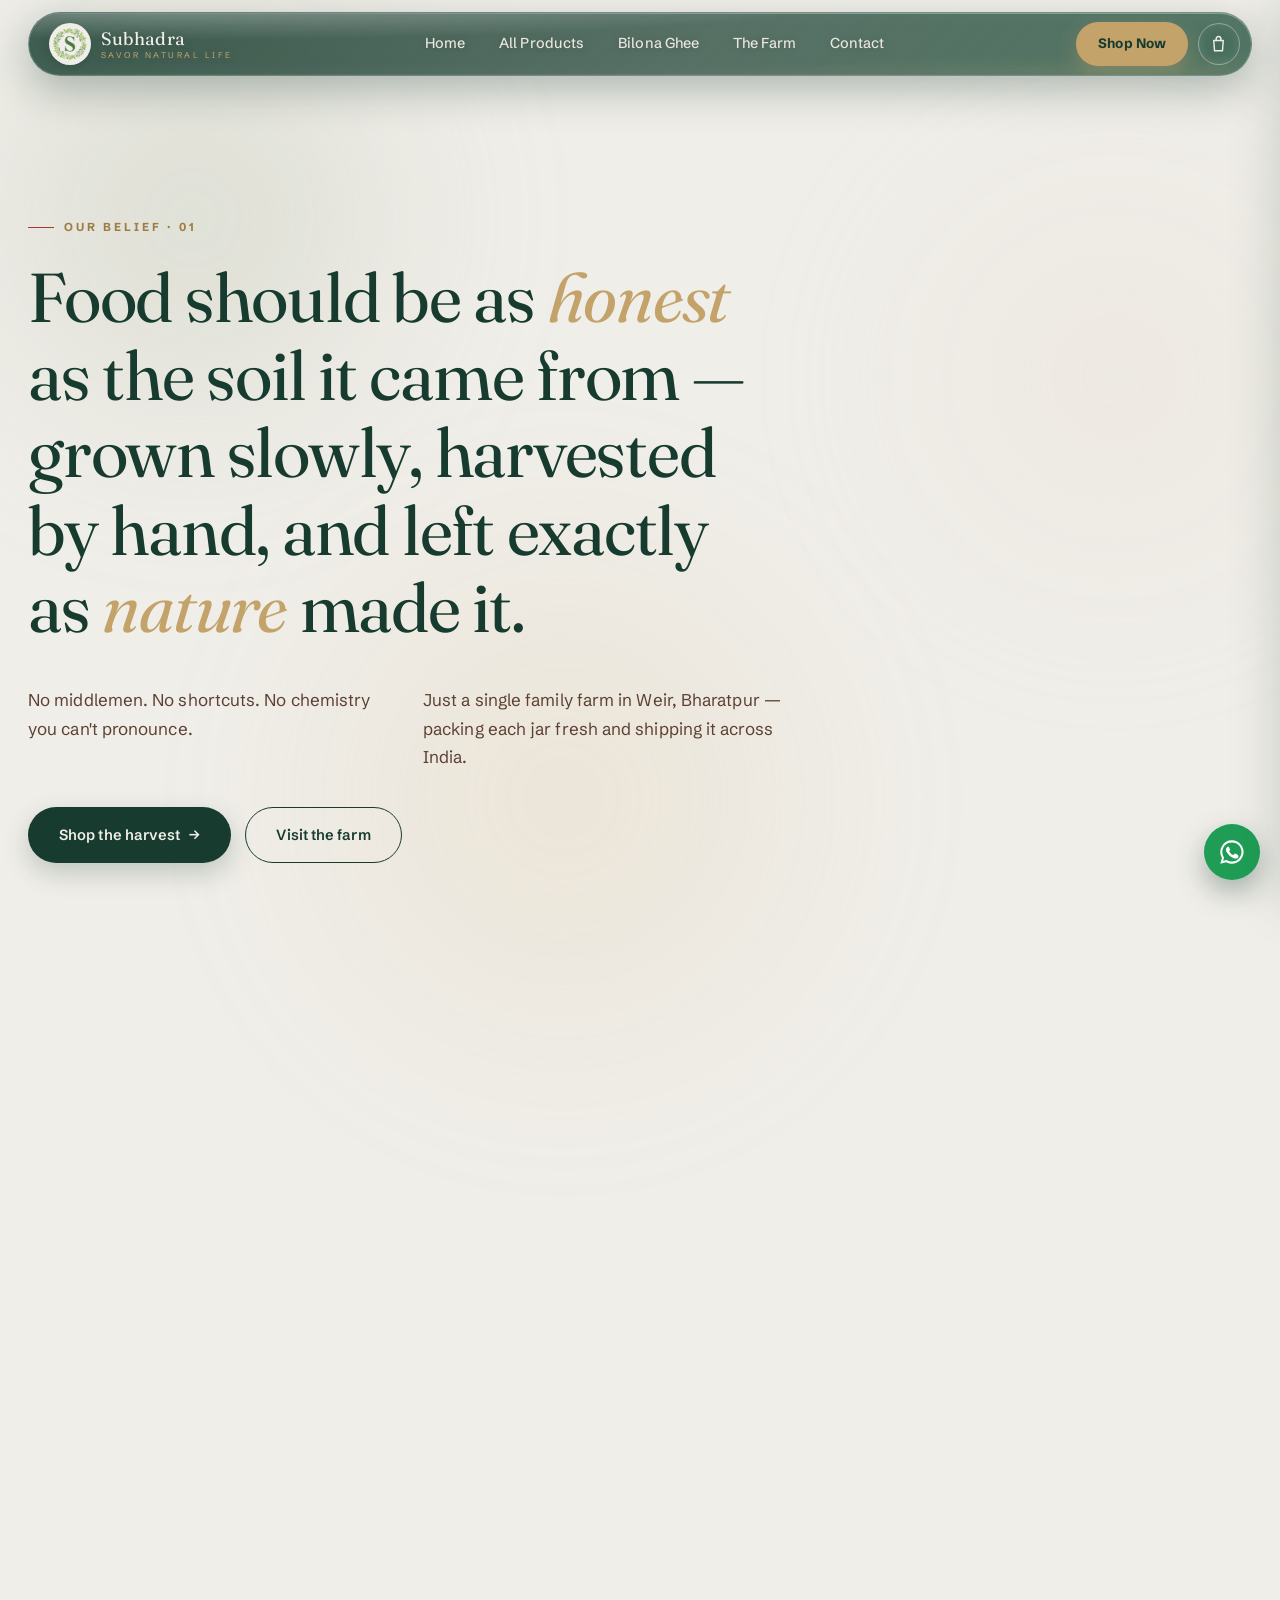
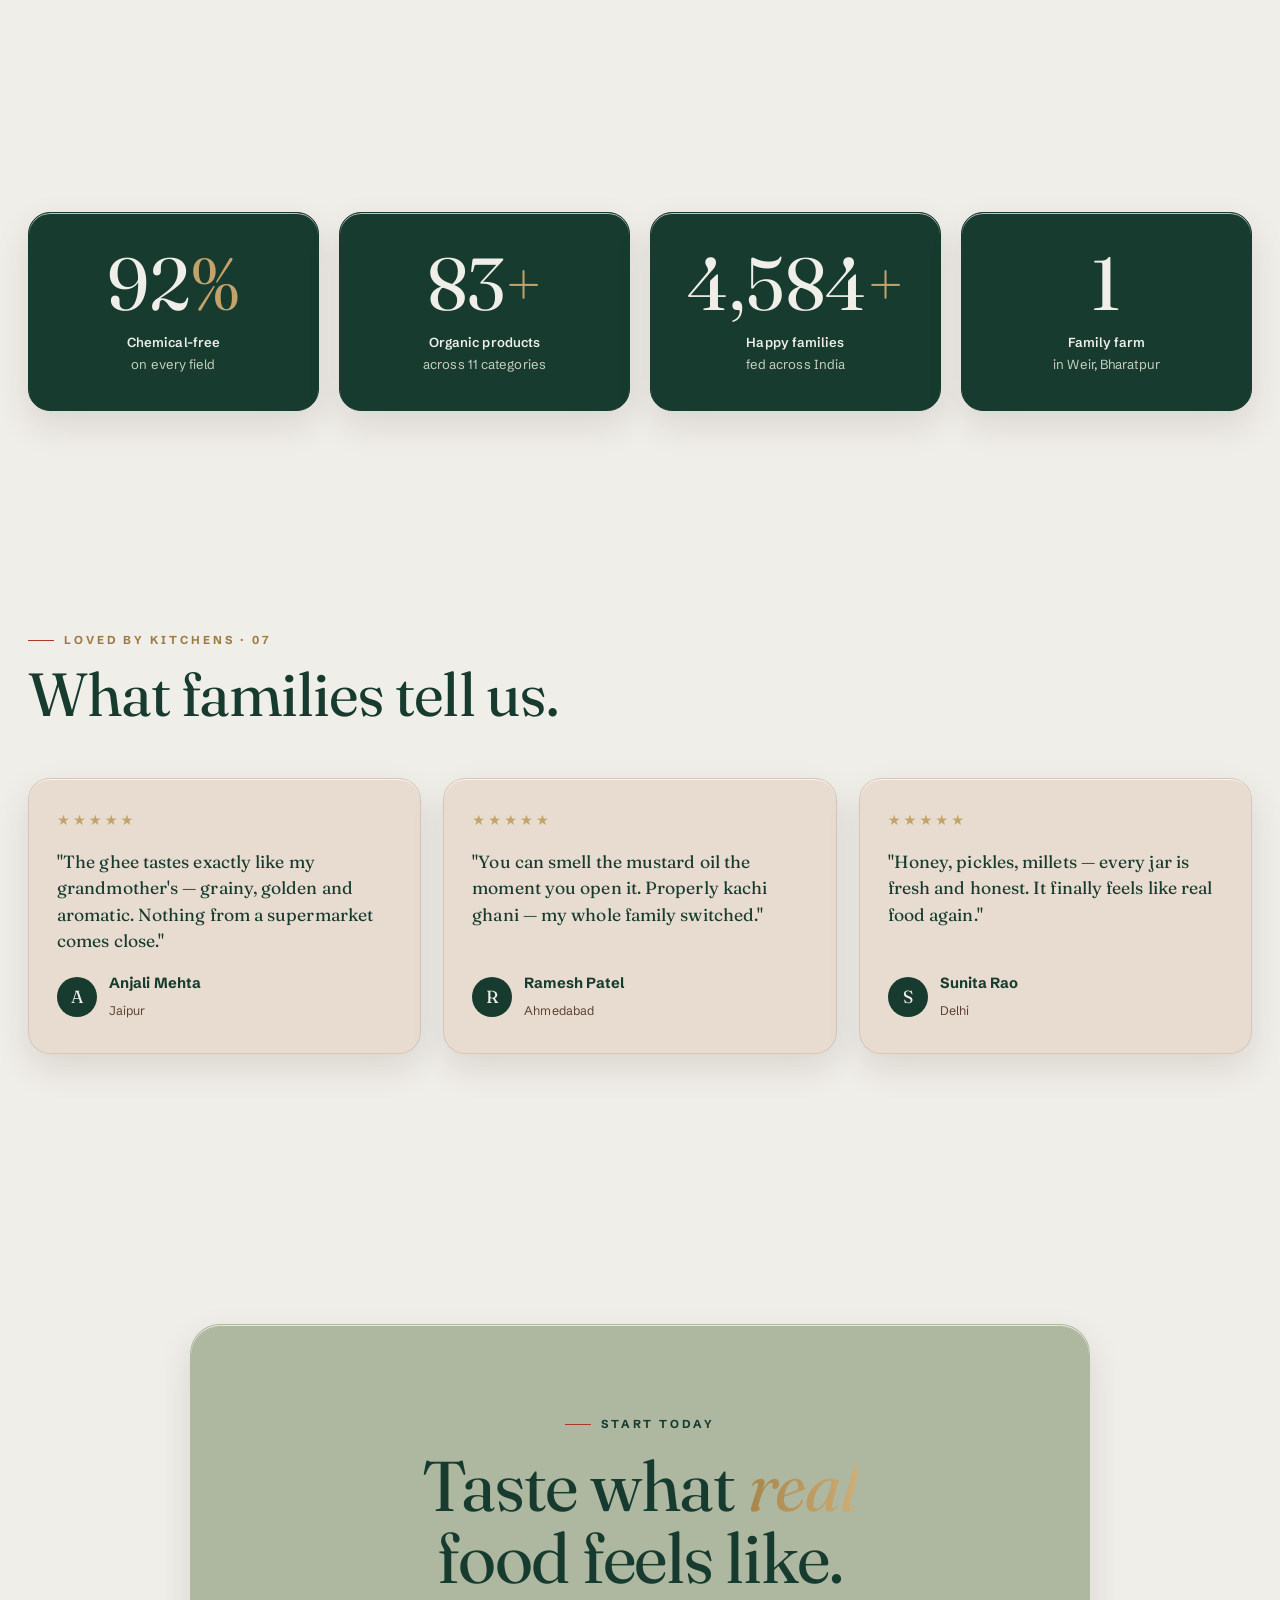
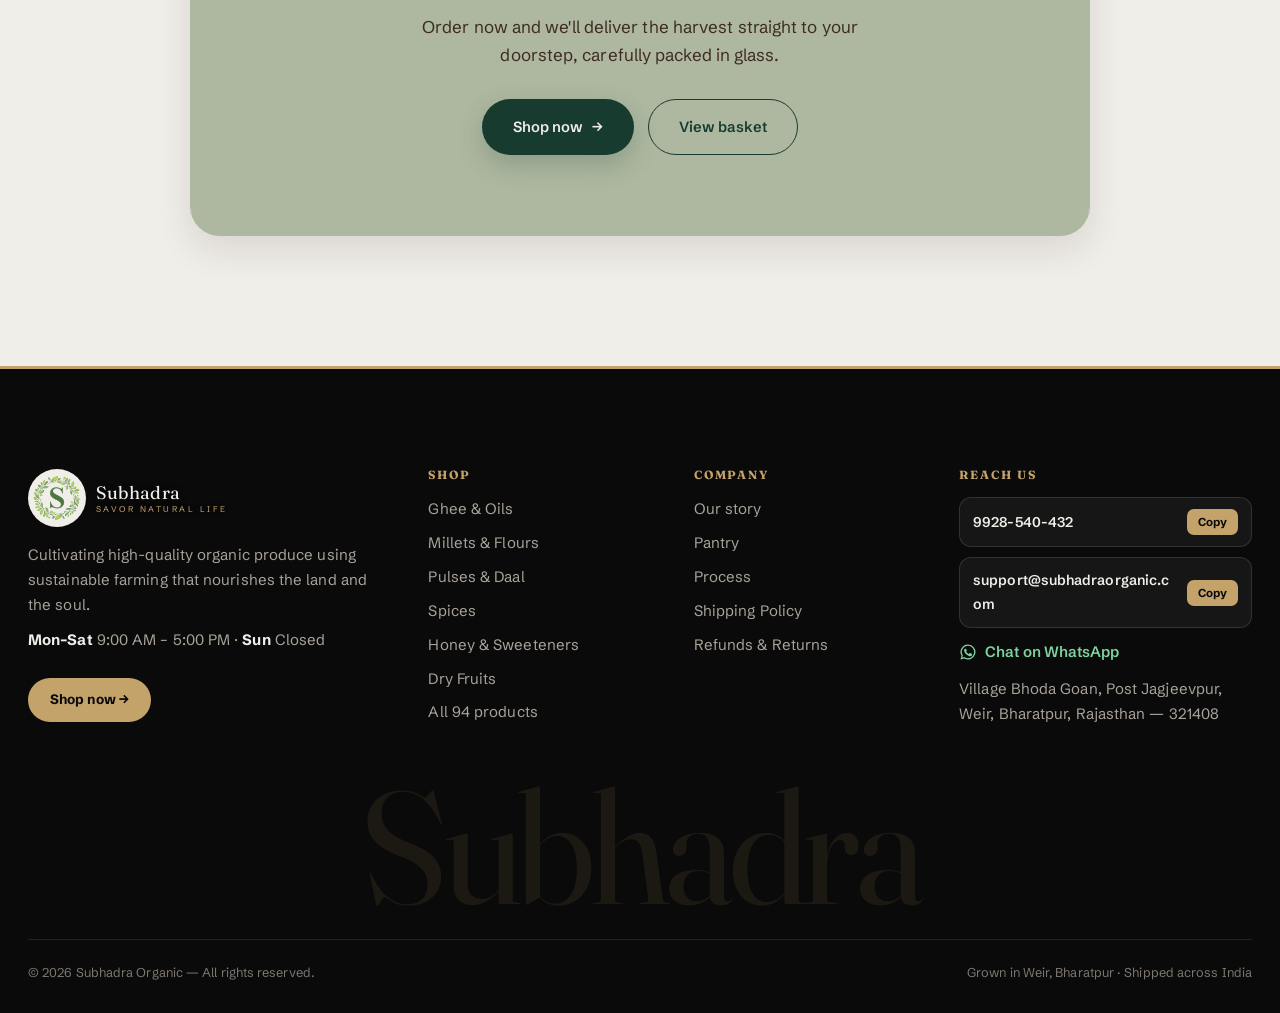
==== about/index.html @ 15cc70e1 "Subhadra Organic site: multi-page, real farm photos, SEO Rebuilt the single 8.7 MB self-contained pa" ====
<!DOCTYPE html>
<html lang="en">
<meta charset="utf-8">
<meta name="viewport" content="width=device-width, initial-scale=1">
<title>Our Farm &amp; Story — Banwari Lal Maholia | Subhadra Organic</title>
<meta name="description" content="Subhadra Organic is a family farm in Weir, Bharatpur, Rajasthan, founded by Banwari Lal Maholia. Natural farming, no chemicals, and food traced from our soil to your kitchen.">
<link rel="canonical" href="https://subhadraorganic.com/about/">
<meta name="theme-color" content="#173B2F">
<meta name="robots" content="index,follow,max-image-preview:large,max-snippet:-1,max-video-preview:-1">
<meta name="author" content="Subhadra Organic">
<meta name="geo.region" content="IN-RJ">
<meta name="geo.placename" content="Bharatpur, Rajasthan">

<meta property="og:type" content="article">
<meta property="og:site_name" content="Subhadra Organic">
<meta property="og:locale" content="en_IN">
<meta property="og:title" content="Our Farm &amp; Story — Banwari Lal Maholia | Subhadra Organic">
<meta property="og:description" content="Subhadra Organic is a family farm in Weir, Bharatpur, Rajasthan, founded by Banwari Lal Maholia. Natural farming, no chemicals, and food traced from our soil to your kitchen.">
<meta property="og:url" content="https://subhadraorganic.com/about/">
<meta property="og:image" content="https://subhadraorganic.com/assets/img/f424f6d5d8.jpg">
<meta property="og:image:width" content="1280">
<meta property="og:image:height" content="720">
<meta property="og:image:type" content="image/jpeg">
<meta property="og:image:alt" content="The Subhadra Organic family farm in Bharatpur, Rajasthan">

<meta name="twitter:card" content="summary_large_image">
<meta name="twitter:title" content="Our Farm &amp; Story — Banwari Lal Maholia | Subhadra Organic">
<meta name="twitter:description" content="Subhadra Organic is a family farm in Weir, Bharatpur, Rajasthan, founded by Banwari Lal Maholia. Natural farming, no chemicals, and food traced from our soil to your kitchen.">
<meta name="twitter:image" content="https://subhadraorganic.com/assets/img/f424f6d5d8.jpg">

<link rel="icon" type="image/png" href="/assets/img/c11d36d24b.png">
<link rel="apple-touch-icon" href="/assets/img/0c7efe35f9.png">
<link rel="manifest" href="/site.webmanifest">
<link rel="preconnect" href="https://fonts.googleapis.com">
<link rel="preconnect" href="https://fonts.gstatic.com" crossorigin>
<link rel="stylesheet" href="https://fonts.googleapis.com/css2?family=Fraunces:ital,opsz,wght@0,9..144,300..500;1,9..144,300..500&family=Schibsted+Grotesk:wght@400;500;600;700&display=swap">
<link rel="stylesheet" href="/assets/site.css">
<script type="application/ld+json">{"@context":"https://schema.org","@type":"Organization","@id":"https://subhadraorganic.com/#organization","name":"Subhadra Organic","alternateName":"Subhadra Organic Farm","url":"https://subhadraorganic.com/","logo":{"@type":"ImageObject","url":"https://subhadraorganic.com/assets/img/e28d66e292.png"},"slogan":"Savor Natural Life","description":"Certified organic A2 Gir bilona ghee, cold-pressed oils, raw honey, millets, pulses, spices and dry fruits from a family farm in Bharatpur, Rajasthan.","email":"support@subhadraorganic.com","telephone":"+91-9928540432","address":{"@type":"PostalAddress","streetAddress":"Village Bhoda Goan, Post Jagjeevpur, Weir","addressLocality":"Bharatpur","addressRegion":"Rajasthan","postalCode":"321408","addressCountry":"IN"},"founder":{"@type":"Person","name":"Banwari Lal Maholia"},"areaServed":{"@type":"Country","name":"India"}}</script>
<script type="application/ld+json">{"@context":"https://schema.org","@type":"LocalBusiness","@id":"https://subhadraorganic.com/#localbusiness","name":"Subhadra Organic","image":"https://subhadraorganic.com/assets/img/f424f6d5d8.jpg","url":"https://subhadraorganic.com/","telephone":"+91-9928540432","priceRange":"₹₹","address":{"@type":"PostalAddress","streetAddress":"Village Bhoda Goan, Post Jagjeevpur, Weir","addressLocality":"Bharatpur","addressRegion":"Rajasthan","postalCode":"321408","addressCountry":"IN"},"openingHoursSpecification":[{"@type":"OpeningHoursSpecification","dayOfWeek":["Monday","Tuesday","Wednesday","Thursday","Friday","Saturday"],"opens":"09:00","closes":"17:00"}]}</script>
<script type="application/ld+json">{"@context":"https://schema.org","@type":"BreadcrumbList","itemListElement":[{"@type":"ListItem","position":1,"name":"Home","item":"https://subhadraorganic.com/"},{"@type":"ListItem","position":2,"name":"The Farm","item":"https://subhadraorganic.com/about/"}]}</script>
<script type="application/ld+json">{"@context":"https://schema.org","@type":"AboutPage","name":"Our Farm & Story","url":"https://subhadraorganic.com/about/"}</script>

<body class="inner">
</noscript>
<div id="jswarn" style="position:fixed;left:12px;right:12px;bottom:12px;z-index:999;background:#5C4033;color:#fff;padding:12px 16px;border-radius:12px;font:600 14px/1.45 system-ui,sans-serif;text-align:center;box-shadow:0 10px 30px rgba(0,0,0,.3)">Animations are blocked in this viewer (scripts are not running). Right-click the file → Open with → Google Chrome.</div>
<div class="bgfx" aria-hidden="true"></div>
<div class="orb a" aria-hidden="true"></div>
<div class="orb b" aria-hidden="true"></div>
<div class="orb c" aria-hidden="true"></div>

<div class="pre" id="pre" aria-hidden="true"><div><div class="pw"><span>Subhadra</span></div><div class="pct"><span id="pct">0</span> — SAVOR NATURAL LIFE</div></div></div>

<header id="hdr">
  <div class="wrap">
    <div class="navbar liquid">
      <a class="brand" href="/"><img src="/assets/img/e28d66e292.png" alt="Subhadra Organic"><span class="bt">Subhadra<small>Savor Natural Life</small></span></a>
      <nav class="links" id="navlinks"><span class="nav-ind" id="navInd" aria-hidden="true"></span>
        <a href="/">Home</a><a href="/products/">All Products</a><a href="/bilona-ghee/">Bilona Ghee</a><a href="/about/" aria-current="page">The Farm</a><a href="/contact/">Contact</a>
      </nav>
      <div class="nav-r"><span class="magnet"><a class="cartbtn" href="/#shop">Shop Now</a></span>
        <button class="cartico" id="cartBtn" aria-label="Open cart"><svg viewBox="0 0 24 24" fill="none" stroke="currentColor" stroke-width="1.8" stroke-linecap="round" stroke-linejoin="round"><path d="M6 7h12l-1 13H7L6 7z"/><path d="M9 7V5a3 3 0 0 1 6 0v2"/></svg><span class="badge" id="cartCount">0</span></button>
        <button class="menu-btn" id="menuBtn" aria-label="Open menu" aria-expanded="false">☰</button></div>
    </div>
  </div>
</header>

<a id="top"></a>


<!-- MANIFESTO -->
<section class="band manifesto" id="story">
  <div class="wrap">
    <span class="eyebrow" data-rev>Our belief · 01</span>
    <h1 id="mtext" data-keys="honest nature" style="margin-top:22px;">Food should be as honest as the soil it came from — grown slowly, harvested by hand, and left exactly as nature made it.</h1>
    <div class="foot">
      <p data-rev data-d="1">No middlemen. No shortcuts. No chemistry you can't pronounce.</p>
      <p data-rev data-d="2">Just a single family farm in Weir, Bharatpur — packing each jar fresh and shipping it across India.</p>
    </div>
    <div class="mcta" data-rev data-d="3"><a class="btn fill" href="/#shop">Shop the harvest <span class="ar">→</span></a><a class="btn line" href="#about">Visit the farm</a></div>
  </div>
</section>


<!-- ABOUT -->
<section class="band" id="about">
  <div class="wrap about">
    <div class="media" data-rev><img src="/assets/img/f60592cda7.webp" alt="A jar of fresh A2 Gir bilona ghee from the Subhadra farm"></div>
    <div>
      <span class="eyebrow" data-rev>Our roots · 08</span>
      <h2 data-rev data-d="1">Farmed with patience,<br>not <span class="shimmer">pressure.</span></h2>
      <p data-rev data-d="2">Subhadra Organic began with a simple belief — that the food on your table should be grown as honestly as the soil it came from. Every product is cultivated using sustainable, chemical-free methods on our fields in Weir, Bharatpur, then packed and shipped across India.</p>
      <p data-rev data-d="3">No middlemen, no artificial shortcuts. Just the taste your body remembers.</p>
      <div class="sign" data-rev data-d="4">— The Subhadra Farm family</div>
    </div>
  </div>
</section>


<!-- STATS -->
<section class="band" style="padding-block:clamp(40px,6vw,70px);">
  <div class="wrap">
    <div class="stats">
      <div class="stat glass" data-rev><div class="num"><span class="count" data-to="100">0</span><span class="suf">%</span></div><div class="cap"><b>Chemical-free</b><br>on every field</div></div>
      <div class="stat glass" data-rev data-d="1"><div class="num"><span class="count" data-to="90">0</span><span class="suf">+</span></div><div class="cap"><b>Organic products</b><br>across 11 categories</div></div>
      <div class="stat glass" data-rev data-d="2"><div class="num"><span class="count" data-to="5000">0</span><span class="suf">+</span></div><div class="cap"><b>Happy families</b><br>fed across India</div></div>
      <div class="stat glass" data-rev data-d="3"><div class="num"><span class="count" data-to="1">0</span></div><div class="cap"><b>Family farm</b><br>in Weir, Bharatpur</div></div>
    </div>
  </div>
</section>


<!-- TESTIMONIALS -->
<section class="band">
  <div class="wrap">
    <div class="shead"><div><span class="eyebrow" data-rev>Loved by kitchens · 07</span>
      <h2 class="cascade" style="margin-top:14px;">What families tell us.</h2></div></div>
    <div class="tg">
      <div class="tcard glass" data-rev><div class="stars">★★★★★</div><p>"The ghee tastes exactly like my grandmother's — grainy, golden and aromatic. Nothing from a supermarket comes close."</p><div class="who"><span class="av">A</span><div><b>Anjali Mehta</b><small>Jaipur</small></div></div></div>
      <div class="tcard glass" data-rev data-d="1"><div class="stars">★★★★★</div><p>"You can smell the mustard oil the moment you open it. Properly kachi ghani — my whole family switched."</p><div class="who"><span class="av">R</span><div><b>Ramesh Patel</b><small>Ahmedabad</small></div></div></div>
      <div class="tcard glass" data-rev data-d="2"><div class="stars">★★★★★</div><p>"Honey, pickles, millets — every jar is fresh and honest. It finally feels like real food again."</p><div class="who"><span class="av">S</span><div><b>Sunita Rao</b><small>Delhi</small></div></div></div>
    </div>
  </div>
</section>


<!-- CTA -->
<section class="cta">
  <div class="wrap"><div class="inner glass">
    <span class="eyebrow" data-rev>Start today</span>
    <h2 data-rev data-d="1">Taste what <span class="shimmer">real</span> food feels like.</h2>
    <p data-rev data-d="2">Order now and we'll deliver the harvest straight to your doorstep, carefully packed in glass.</p>
    <div class="ctabtns" data-rev data-d="3"><span class="magnet"><a class="btn fill" href="/#shop">Shop now <span class="ar">→</span></a></span><button class="btn line" data-opencart>View basket</button></div>
  </div></div>
</section>


<!-- FOOTER -->
<footer id="contact">
  <canvas id="smoke" aria-hidden="true"></canvas>
  <div class="wrap">
    <div class="fgrid">
      <div data-rev>
        <a class="brand" href="/" style="margin-bottom:16px;"><img src="/assets/img/e28d66e292.png" alt="Subhadra Organic"><span class="bt">Subhadra<small style="color:var(--accent)">Savor Natural Life</small></span></a>
        <p>Cultivating high-quality organic produce using sustainable farming that nourishes the land and the soul.</p>
        <p style="margin-top:10px;"><b>Mon–Sat</b> 9:00 AM – 5:00 PM · <b>Sun</b> Closed</p>
        <a class="fshop" href="/#shop">Shop now →</a>
      </div>
      <div data-rev data-d="1"><h4>Shop</h4><a href="/products/" data-cat="oils">Ghee &amp; Oils</a><a href="/products/" data-cat="millets">Millets &amp; Flours</a><a href="/products/" data-cat="pulses">Pulses &amp; Daal</a><a href="/products/" data-cat="spices">Spices</a><a href="/products/" data-cat="sweet">Honey &amp; Sweeteners</a><a href="/products/" data-cat="dry">Dry Fruits</a><a href="/products/">All 94 products</a></div>
      <div data-rev data-d="2"><h4>Company</h4><a href="#story">Our story</a><a href="/products/#pantry">Pantry</a><a href="/bilona-ghee/#process">Process</a><a href="/contact/">Shipping Policy</a><a href="/contact/">Refunds &amp; Returns</a></div>
      <div data-rev data-d="3"><h4>Reach us</h4>
        <div class="copyable"><span id="phone">9928-540-432</span><button data-copy="phone">Copy</button></div>
        <div class="copyable"><span id="mail">support@subhadraorganic.com</span><button data-copy="mail">Copy</button></div>
        <a class="fwa" href="https://wa.me/919928540432" target="_blank" rel="noopener"><svg viewBox="0 0 24 24" fill="currentColor" aria-hidden="true"><path d="M12 2a10 10 0 0 0-8.6 15.1L2 22l5-1.3A10 10 0 1 0 12 2zm0 18.2c-1.5 0-3-.4-4.3-1.2l-.3-.2-3 .8.8-2.9-.2-.3A8.2 8.2 0 1 1 12 20.2zm4.5-6.1c-.2-.1-1.5-.7-1.7-.8s-.4-.1-.6.1-.7.8-.8 1-.3.2-.5.1a6.7 6.7 0 0 1-3.3-2.9c-.3-.4.3-.4.7-1.4.1-.2 0-.3 0-.4l-.8-1.8c-.2-.5-.4-.4-.6-.4h-.5a1 1 0 0 0-.7.3 3 3 0 0 0-.9 2.2 5.2 5.2 0 0 0 1.1 2.8 11.9 11.9 0 0 0 4.6 4c1.7.7 2.4.8 3.2.7.5-.1 1.5-.6 1.7-1.2s.2-1.1.2-1.2-.2-.2-.4-.3z"/></svg> Chat on WhatsApp</a>
        <p>Village Bhoda Goan, Post Jagjeevpur,<br>Weir, Bharatpur, Rajasthan — 321408</p>
      </div>
    </div>
    <div class="fbig" aria-hidden="true">Subhadra</div>
    <div class="fbot"><span>© 2026 Subhadra Organic — All rights reserved.</span><span>Grown in Weir, Bharatpur · Shipped across India</span></div>
  </div>
</footer>


<div class="scrim" id="scrim"></div>
<aside class="drawer" id="drawer" aria-label="Your basket" aria-hidden="true">
  <div class="dh"><h3>Your basket</h3><button class="x" id="dClose" aria-label="Close">✕</button></div>
  <div class="items" id="dItems"></div>
  <div class="df"><div class="tot"><span>Estimated total</span><span id="dTotal">₹0</span></div>
    <div class="note">Starting prices for the smallest pack. Pack sizes and final total are confirmed with you on WhatsApp.</div>
    <button class="btn fill" id="checkout"><svg viewBox="0 0 24 24" fill="currentColor" aria-hidden="true"><path d="M12 2a10 10 0 0 0-8.6 15.1L2 22l5-1.3A10 10 0 1 0 12 2zm0 18.2c-1.5 0-3-.4-4.3-1.2l-.3-.2-3 .8.8-2.9-.2-.3A8.2 8.2 0 1 1 12 20.2zm4.5-6.1c-.2-.1-1.5-.7-1.7-.8s-.4-.1-.6.1-.7.8-.8 1-.3.2-.5.1a6.7 6.7 0 0 1-3.3-2.9c-.3-.4.3-.4.7-1.4.1-.2 0-.3 0-.4l-.8-1.8c-.2-.5-.4-.4-.6-.4h-.5a1 1 0 0 0-.7.3 3 3 0 0 0-.9 2.2 5.2 5.2 0 0 0 1.1 2.8 11.9 11.9 0 0 0 4.6 4c1.7.7 2.4.8 3.2.7.5-.1 1.5-.6 1.7-1.2s.2-1.1.2-1.2-.2-.2-.4-.3z"/></svg> Order on WhatsApp</button></div>
</aside>
<div class="mnav" id="mnav" aria-hidden="true">
  <button class="mclose" id="mClose" aria-label="Close menu">✕</button>
  <nav>
    <a href="/">Home</a><a href="/products/">All Products</a><a href="/bilona-ghee/">Bilona Ghee</a><a href="/about/" aria-current="page">The Farm</a><a href="/contact/">Contact</a>
  </nav>
  <div class="mcta"><a class="btn gold" href="/products/">Shop now <span class="ar">→</span></a>
    <a class="btn glassbtn" href="https://wa.me/919928540432" target="_blank" rel="noopener"><svg viewBox="0 0 24 24" fill="currentColor" aria-hidden="true"><path d="M12 2a10 10 0 0 0-8.6 15.1L2 22l5-1.3A10 10 0 1 0 12 2zm0 18.2c-1.5 0-3-.4-4.3-1.2l-.3-.2-3 .8.8-2.9-.2-.3A8.2 8.2 0 1 1 12 20.2zm4.5-6.1c-.2-.1-1.5-.7-1.7-.8s-.4-.1-.6.1-.7.8-.8 1-.3.2-.5.1a6.7 6.7 0 0 1-3.3-2.9c-.3-.4.3-.4.7-1.4.1-.2 0-.3 0-.4l-.8-1.8c-.2-.5-.4-.4-.6-.4h-.5a1 1 0 0 0-.7.3 3 3 0 0 0-.9 2.2 5.2 5.2 0 0 0 1.1 2.8 11.9 11.9 0 0 0 4.6 4c1.7.7 2.4.8 3.2.7.5-.1 1.5-.6 1.7-1.2s.2-1.1.2-1.2-.2-.2-.4-.3z"/></svg> WhatsApp us</a></div>
</div>
<a class="wafab" href="https://wa.me/919928540432?text=Hi%20Subhadra%20Organic%2C%20I%27d%20like%20to%20know%20more%20about%20your%20products." target="_blank" rel="noopener" aria-label="Chat on WhatsApp"><svg viewBox="0 0 24 24" fill="currentColor" aria-hidden="true"><path d="M12 2a10 10 0 0 0-8.6 15.1L2 22l5-1.3A10 10 0 1 0 12 2zm0 18.2c-1.5 0-3-.4-4.3-1.2l-.3-.2-3 .8.8-2.9-.2-.3A8.2 8.2 0 1 1 12 20.2zm4.5-6.1c-.2-.1-1.5-.7-1.7-.8s-.4-.1-.6.1-.7.8-.8 1-.3.2-.5.1a6.7 6.7 0 0 1-3.3-2.9c-.3-.4.3-.4.7-1.4.1-.2 0-.3 0-.4l-.8-1.8c-.2-.5-.4-.4-.6-.4h-.5a1 1 0 0 0-.7.3 3 3 0 0 0-.9 2.2 5.2 5.2 0 0 0 1.1 2.8 11.9 11.9 0 0 0 4.6 4c1.7.7 2.4.8 3.2.7.5-.1 1.5-.6 1.7-1.2s.2-1.1.2-1.2-.2-.2-.4-.3z"/></svg></a>
<button class="totop" id="toTop" aria-label="Back to top">↑</button>
<div class="toast" id="toast"><span id="toastTxt">Added</span><button data-opencart>View basket</button></div>



<script src="/assets/site.js" defer></script>
</body>
</html>
---- assets/site.css ----
/* Subhadra Organic — Botanical light edition.
     Warm mineral off-white body, soft sage sections, forest-green nav/buttons/headings,
     warm sand cards, cocoa text, muted-gold accents. Black footer with cursor smoke. */
  :root{
    --bg:#F0EEE9;        /* warm mineral off-white */
    --sage:#AEB8A0;      /* soft sage */
    --sage-soft:#D3D9CA;
    --green:#173B2F;     /* botanical forest green */
    --green-2:#24533F;
    --sand:#E7DCCF;      /* warm sand */
    --cocoa:#5C4033;     /* muted cocoa */
    --gold:#C4A36A;      /* muted gold */
    --red:#A8392B;       /* madder brick red — offers & alerts */
    --red-2:#8E2E22;     /* deep red, hover/press */
    --red-lt:#D9654F;    /* lifted red, for use on dark green */
    --red-soft:rgba(168,57,43,.10);
    --ink:var(--green); --mut:var(--cocoa);
    --accent:var(--gold); --accent-2:#D8BE8C;
    --brd:rgba(92,64,51,.14); --brd-in:rgba(255,255,255,.7);
    --glow:rgba(23,59,47,.22); --shadow:rgba(60,44,30,.12);
    --f-display:"Fraunces", Georgia, serif;
    --f-body:"Schibsted Grotesk", system-ui, -apple-system, sans-serif;
    color-scheme: light;
  }
  *{ box-sizing:border-box; }
  html,body{ margin:0; }
  html{ scroll-behavior:auto; }
  html.js [data-rev]{ opacity:0; }
  html.js .lines .ln > span{ transform:translateY(110%); }
  body{ background:var(--bg); color:var(--mut); font-family:var(--f-body); font-size:17px; line-height:1.65;
        letter-spacing:.005em; -webkit-font-smoothing:antialiased; overflow-x:hidden; }
  h1,h2,h3,h4{ font-family:var(--f-display); color:var(--ink); margin:0; font-weight:400; line-height:1.03;
               letter-spacing:-.018em; text-wrap:balance; }
  p{ margin:0; } a{ color:inherit; text-decoration:none; } img,video{ display:block; max-width:100%; }
  button{ font-family:inherit; }

  .bgfx{ position:fixed; inset:0; z-index:-2; background:var(--bg); }
  .orb{ position:fixed; z-index:-1; border-radius:50%; filter:blur(80px); opacity:.35; pointer-events:none; will-change:transform; }
  .orb.a{ width:46vw; height:46vw; left:-8vw; top:-6vw; background:radial-gradient(circle,#AEB8A0,transparent 68%); animation:drift1 22s ease-in-out infinite; }
  .orb.b{ width:42vw; height:42vw; right:-8vw; top:12vh; background:radial-gradient(circle,#E7DCCF,transparent 68%); animation:drift2 26s ease-in-out infinite; }
  .orb.c{ width:52vw; height:52vw; left:18vw; bottom:-18vw; background:radial-gradient(circle,#D8BE8C,transparent 70%); opacity:.22; animation:drift3 30s ease-in-out infinite; }
  @keyframes drift1{ 50%{ transform:translate(12vw,10vh) scale(1.1); } }
  @keyframes drift2{ 50%{ transform:translate(-10vw,8vh) scale(1.1); } }
  @keyframes drift3{ 50%{ transform:translate(-8vw,-10vh) scale(1.12); } }

  .wrap{ width:100%; max-width:1300px; margin-inline:auto;
         padding-left:max(28px, env(safe-area-inset-left,0px)); padding-right:max(28px, env(safe-area-inset-right,0px)); }
  @media (max-width:520px){ .wrap{ padding-left:max(16px,env(safe-area-inset-left,0px)); padding-right:max(16px,env(safe-area-inset-right,0px)); } }
  .eyebrow{ font-size:.72rem; font-weight:700; letter-spacing:.26em; text-transform:uppercase; color:#9C7C43;
            display:inline-flex; align-items:center; gap:10px; }
  .eyebrow::before{ content:""; width:26px; height:1px; background:var(--red); }

  /* card surface (was glass) — warm sand panels */
  .glass{ background:var(--sand); border:1px solid var(--brd); border-radius:22px;
          box-shadow:0 14px 34px var(--shadow), inset 0 1px 0 var(--brd-in); }
  .shimmer{ background:linear-gradient(90deg,#A8864A,var(--gold),#E2C996,var(--gold),#A8864A); background-size:300% 100%;
    -webkit-background-clip:text; background-clip:text; color:transparent; -webkit-text-fill-color:transparent;
    animation:shim 5s linear infinite; font-style:italic; }
  @keyframes shim{ to{ background-position:300% 0; } }

  /* preloader */
  .pre{ position:fixed; inset:0; z-index:300; background:var(--green); display:grid; place-items:center; }
  .pre .pw{ font-family:var(--f-display); font-size:clamp(2.2rem,7vw,4.6rem); color:var(--bg); overflow:hidden; text-align:center; }
  .pre .pw span{ display:inline-block; transform:translateY(110%); animation:preUp .9s cubic-bezier(.16,1,.3,1) forwards; }
  .pre .pct{ text-align:center; margin-top:14px; font-size:.8rem; letter-spacing:.3em; color:var(--gold); }
  @keyframes preUp{ to{ transform:none; } }
  body:not(.js) .pre{ display:none; } .pre.done{ transform:translateY(-100%); transition:transform 1s cubic-bezier(.76,0,.24,1); }

  /* ===== HEADER — forest-green floating nav ===== */
  header{ position:sticky; top:calc(env(safe-area-inset-top,0px) + 12px); z-index:110; }
  .navbar{ display:flex; align-items:center; justify-content:space-between; gap:18px; padding:9px 11px 9px 20px;
           border-radius:999px; position:relative; overflow:hidden; margin-top:4px; }
  .liquid{ background:rgba(23,59,47,.94); backdrop-filter:blur(18px) saturate(1.3); -webkit-backdrop-filter:blur(18px) saturate(1.3);
           border:1px solid rgba(196,163,106,.35);
           box-shadow:0 14px 40px rgba(23,59,47,.28), inset 0 1px 0 rgba(255,255,255,.12); }
  .liquid::before{ content:""; position:absolute; top:-60%; left:-60%; width:30%; height:220%; z-index:0;
     background:linear-gradient(100deg,transparent,rgba(255,255,255,.12),transparent); transform:skewX(-18deg);
     animation:navsheen 8s ease-in-out infinite; pointer-events:none; }
  @keyframes navsheen{ 0%{ left:-60%; } 58%,100%{ left:170%; } }
  .brand{ display:flex; align-items:center; gap:10px; position:relative; z-index:1; }
  .brand img{ height:42px; width:auto; }
  .navbar .brand img{ background:var(--bg); border-radius:50%; padding:3px; box-shadow:0 2px 10px rgba(0,0,0,.10); }
  .brand .bt{ font-family:var(--f-display); font-size:1.12rem; color:var(--bg); line-height:1; }
  .brand .bt small{ display:block; font-family:var(--f-body); font-size:.52rem; letter-spacing:.3em; text-transform:uppercase; color:var(--gold); margin-top:3px; }
  nav.links{ position:relative; display:flex; gap:2px; z-index:1; }
  nav.links a{ position:relative; z-index:1; padding:9px 16px; border-radius:999px; font-size:.9rem; font-weight:500; color:#E9E6DE; transition:color .3s; }
  nav.links a:hover{ color:var(--gold); }
  .nav-ind{ position:absolute; top:0; left:0; height:100%; border-radius:999px; z-index:0; opacity:0;
            background:rgba(240,238,233,.12); border:1px solid rgba(196,163,106,.4);
            transition:transform .45s cubic-bezier(.16,1,.3,1), width .45s cubic-bezier(.16,1,.3,1), opacity .3s; }
  .nav-r{ display:flex; align-items:center; gap:10px; position:relative; z-index:1; }
  .magnet{ display:inline-flex; }
  .cartbtn{ background:var(--gold); color:var(--green); padding:11px 22px; border-radius:999px; border:none; cursor:pointer;
            font-weight:700; font-size:.85rem; white-space:nowrap; box-shadow:0 8px 20px rgba(196,163,106,.35); transition:transform .3s, background .3s; }
  .cartbtn:hover{ transform:translateY(-1px); background:#D3B57E; }
  .cartico{ position:relative; width:42px; height:42px; border-radius:50%; border:1px solid rgba(240,238,233,.3); background:rgba(240,238,233,.08);
            color:var(--bg); display:grid; place-items:center; cursor:pointer; transition:background .3s; }
  .cartico:hover{ background:rgba(240,238,233,.18); }
  .cartico svg{ width:19px; height:19px; }
  .cartico .badge{ position:absolute; top:-3px; right:-3px; min-width:19px; height:19px; padding:0 5px; border-radius:999px; background:var(--red); color:#FBF6F2;
                   font-size:.68rem; font-weight:700; display:grid; place-items:center; transform:scale(0); transition:transform .3s cubic-bezier(.34,1.56,.64,1); }
  .cartico .badge.on{ transform:scale(1); }
  .cartico.bump{ animation:bump .5s; } @keyframes bump{ 30%{ transform:scale(1.18); } }
  .menu-btn{ display:none; background:none; border:none; color:var(--bg); font-size:1.5rem; cursor:pointer; position:relative; z-index:1; }
  @media (max-width:920px){ nav.links{ display:none; } .menu-btn{ display:block; } }
  @media (max-width:480px){ .brand .bt small{ display:none; } .cartbtn{ padding:10px 15px; font-size:.78rem; } .navbar{ padding-left:14px; gap:10px; } }

  /* ===== HERO ===== */
  .hero{ position:relative; height:100svh; min-height:600px; overflow:hidden; display:flex; align-items:flex-end; margin-top:-82px; }
  .hero video.bgvid{ position:absolute; inset:0; width:100%; height:100%; object-fit:cover; z-index:0; }
  .hero::after{ content:""; position:absolute; inset:0; z-index:1;
    background:linear-gradient(180deg,rgba(23,59,47,.45) 0%,rgba(23,59,47,.08) 36%,rgba(16,40,32,.85) 100%); }
  .hero .wrap{ position:relative; z-index:2; width:100%; padding-bottom:clamp(40px,7vh,84px); }
  .hero .eyebrow{ color:#E2C996; } .hero .eyebrow::before{ background:var(--red-lt); }
  .hero h1{ color:#F0EEE9; font-size:clamp(3rem,9vw,7.4rem); max-width:16ch; margin-top:18px; letter-spacing:-.03em; text-shadow:0 2px 40px rgba(10,25,20,.45); }
  .hero h1 em{ font-style:italic; color:#E2C996; }
  .hero-row{ display:flex; justify-content:space-between; align-items:flex-end; gap:30px; flex-wrap:wrap; margin-top:26px; }
  .hero p.sub{ max-width:44ch; font-size:1.1rem; color:#ECEAE3; }
  .hero-cta{ display:flex; gap:14px; flex-wrap:wrap; }
  .btn{ padding:15px 30px; border-radius:999px; font-weight:600; font-size:.92rem; cursor:pointer; border:1px solid transparent;
        transition:transform .3s, box-shadow .3s, background .3s; display:inline-flex; gap:9px; align-items:center; }
  .btn .ar{ transition:transform .3s; } .btn:hover .ar{ transform:translateX(5px); }
  .btn.fill{ background:var(--green); color:var(--bg); box-shadow:0 10px 26px var(--glow); }
  .btn.fill:hover{ transform:translateY(-3px); background:var(--green-2); box-shadow:0 14px 34px var(--glow); }
  .btn.gold{ background:var(--gold); color:var(--green); box-shadow:0 10px 26px rgba(196,163,106,.35); }
  .btn.gold:hover{ transform:translateY(-3px); background:#D3B57E; }
  .btn.glassbtn{ background:rgba(240,238,233,.16); backdrop-filter:blur(12px); -webkit-backdrop-filter:blur(12px); border-color:rgba(240,238,233,.55); color:#F0EEE9; }
  .btn.glassbtn:hover{ transform:translateY(-3px); background:rgba(240,238,233,.28); }
  .btn.line{ background:transparent; border-color:var(--green); color:var(--green); }
  .btn.line:hover{ background:var(--green); color:var(--bg); }
  .scroll-cue{ position:absolute; right:max(28px,env(safe-area-inset-right,0px)); bottom:30px; z-index:3; color:#E2C996;
               font-size:.64rem; letter-spacing:.24em; text-transform:uppercase; writing-mode:vertical-rl; display:flex; align-items:center; gap:12px; }
  .scroll-cue::after{ content:""; width:1px; height:40px; background:#E2C996; animation:grow 2.2s ease-in-out infinite; transform-origin:top; }
  @keyframes grow{ 0%,100%{ transform:scaleY(.3); opacity:.3; } 50%{ transform:scaleY(1); opacity:.9; } }
  @media (max-width:640px){ .scroll-cue{ display:none; } }

  /* ===== MARQUEE ===== */
  .mqb{ overflow:hidden; padding-block:14px; background:var(--green); }
  .mqb.sage{ background:var(--sage); }
  .mq{ display:inline-flex; gap:42px; white-space:nowrap; animation:scrollx 30s linear infinite; font-family:var(--f-display);
       font-size:1.5rem; font-style:italic; color:var(--bg); }
  .mqb.sage .mq{ color:var(--green); }
  .mq.rev{ animation-direction:reverse; }
  .mq span{ display:inline-flex; gap:42px; align-items:center; }
  .mq span::after{ content:"✦"; font-style:normal; font-size:.7rem; color:var(--red-lt); }
  .mqb.sage .mq span::after{ color:var(--red); }
  @keyframes scrollx{ to{ transform:translateX(-50%); } }

  /* ===== SECTION ===== */
  section.band{ padding-block:clamp(70px,11vw,140px); position:relative; }
  section.band.alt{ background:var(--sage-soft); }
  section.band.sagebg{ background:var(--sage); }
  section.band.sagebg .eyebrow{ color:var(--green); } section.band.sagebg .eyebrow::before{ background:var(--red); }
  section.band.sagebg .sidx{ color:var(--green); }
  .shead{ display:flex; justify-content:space-between; align-items:flex-end; gap:26px; flex-wrap:wrap; margin-bottom:52px; }
  .shead h1,.shead h2{ font-size:clamp(2.2rem,5vw,3.8rem); max-width:16ch; }
  .shead .sidx{ font-size:.76rem; letter-spacing:.14em; color:var(--mut); text-transform:uppercase; }

  .lines .ln{ display:block; overflow:hidden; }
  .lines .ln > span{ display:block; transition:transform .9s cubic-bezier(.16,1,.3,1); }
  html.js .lines.in .ln > span{ transform:none; }
  .lines .ln:nth-child(2) > span{ transition-delay:.08s; }

  .ugrow{ position:relative; display:inline-block; }
  .ugrow::after{ content:""; position:absolute; left:0; right:0; bottom:-.08em; height:.08em; background:var(--gold);
     transform:scaleX(0); transform-origin:left; transition:transform .9s cubic-bezier(.76,0,.24,1); }
  .ugrow.in::after{ transform:scaleX(1); }
  .cascade span{ display:inline-block; opacity:0; transform:translateY(20px); transition:opacity .6s cubic-bezier(.16,1,.3,1), transform .6s cubic-bezier(.16,1,.3,1); }
  html.js .cascade.in span{ opacity:1; transform:none; }

  /* MANIFESTO */
  .manifesto h1,.manifesto h2{ font-size:clamp(2rem,5.4vw,4.4rem); max-width:20ch; line-height:1.12; }
  .manifesto .w{ color:rgba(23,59,47,.16); transition:color .4s; }
  .manifesto .w.lit{ color:var(--ink); }
  .manifesto .w.key.lit{ color:var(--gold); font-style:italic; }
  .manifesto .foot{ margin-top:40px; display:grid; grid-template-columns:1fr 1fr; gap:30px; max-width:760px; }
  .manifesto .mcta{ margin-top:36px; display:flex; gap:14px; flex-wrap:wrap; }
  @media (max-width:640px){ .manifesto .foot{ grid-template-columns:1fr; } }

  /* SHOWCASE — Collect & Dock (sage band) */
  .showcase{ position:relative; height:480vh; background:var(--sage); }
  .showcase .eyebrow{ color:var(--green); } .showcase .eyebrow::before{ background:var(--red); }
  .sc-sticky{ position:sticky; top:0; height:100svh; overflow:hidden; }
  .sc-sticky .wrap{ position:relative; height:100%; }
  .sc-head{ position:absolute; top:clamp(90px,14vh,140px); left:max(28px,env(safe-area-inset-left,0px)); z-index:3; max-width:32ch; }
  .sc-head h1,.sc-head h2{ font-size:clamp(2.2rem,5vw,3.8rem); margin:14px 0 14px; max-width:16ch; }
  .sc-head p{ max-width:36ch; color:#3E2B22; }
  .sc-head .link{ margin-top:22px; }
  .sc-bgnum{ position:absolute; top:6%; right:3%; font-family:var(--f-display); font-size:clamp(8rem,24vw,22rem);
             color:rgba(23,59,47,.08); line-height:1; pointer-events:none; z-index:0; font-weight:300; }
  .sc-stage{ position:absolute; inset:0; z-index:2; }
  .sc-prod{ position:absolute; left:50%; top:56%; max-height:46vh; width:auto; transform:translate(-50%,-50%);
            filter:drop-shadow(0 24px 34px rgba(23,59,47,.35)); will-change:transform,opacity; }
  .sc-label{ position:absolute; bottom:6%; z-index:4; opacity:0; transition:opacity .4s; transform:translateX(-50%); white-space:nowrap; }
  .sc-label .chip{ padding:10px 16px; border-radius:16px; text-align:center; background:var(--bg); }
  .sc-label b{ font-family:var(--f-body); font-weight:600; color:var(--ink); font-size:.9rem; display:block; }
  .sc-label span{ font-size:.8rem; color:var(--cocoa); font-weight:600; }
  .sc-label button{ margin-top:7px; background:var(--green); color:var(--bg); border:none; border-radius:999px; padding:6px 14px; font-size:.74rem; font-weight:600; cursor:pointer; }
  .sc-label button:hover{ background:var(--green-2); }
  @media (max-width:900px){
    .sc-head{ top:clamp(84px,11vh,120px); right:max(16px,env(safe-area-inset-right,0px)); max-width:none; }
    .sc-head h1,.sc-head h2{ font-size:clamp(2rem,7vw,3rem); margin:10px 0; }
    .sc-head p{ font-size:.95rem; } .sc-bgnum{ display:none; }
    .sc-prod{ top:60%; max-height:38vh; max-width:70vw; }
  }
  @media (max-width:640px){
    .sc-head p{ display:none; } .sc-head .link{ margin-top:12px; padding:11px 20px; font-size:.82rem; }
    .sc-label{ display:none; }
  }

  /* PRODUCT GRID */
  .filters{ display:flex; gap:8px; flex-wrap:wrap; margin:-24px 0 34px; }
  .filters button{ background:transparent; border:1px solid var(--brd); color:var(--cocoa); padding:8px 16px; border-radius:999px; font-size:.84rem; font-weight:500; cursor:pointer; transition:all .25s; }
  .filters button:hover{ border-color:var(--green); color:var(--green); }
  .filters button.on{ background:var(--green); color:var(--bg); border-color:var(--green); }
  .pg{ display:grid; grid-template-columns:repeat(3,1fr); gap:26px; }
  @media (max-width:860px){ .pg{ grid-template-columns:repeat(2,1fr); } }
  @media (max-width:520px){ .pg{ grid-template-columns:1fr; } }
  .pcard{ display:flex; flex-direction:column; padding:14px; transition:transform .4s, box-shadow .4s; }
  .pcard.hide{ display:none; }
  .pcard:hover{ transform:translateY(-8px); box-shadow:0 24px 46px rgba(60,44,30,.18); }
  .pcard .pim{ position:relative; overflow:hidden; border-radius:16px; aspect-ratio:1/1; background:var(--bg); }
  .pcard .pim img{ width:100%; height:100%; object-fit:cover; transition:transform 1.1s cubic-bezier(.16,1,.3,1); }
  .pcard:hover .pim img{ transform:scale(1.07); }
  .pcard .quick{ position:absolute; left:12px; right:12px; bottom:12px; z-index:2; background:var(--green); color:var(--bg); border:none;
                 border-radius:999px; padding:11px; font-size:.82rem; font-weight:600; cursor:pointer; transform:translateY(140%); transition:transform .45s cubic-bezier(.16,1,.3,1), background .3s; }
  .pcard:hover .quick, .pcard .quick:focus-visible{ transform:none; }
  .pcard .quick:hover{ background:var(--green-2); }
  @media (hover:none){ .pcard .quick{ display:none; } }
  .pcard .tag{ position:absolute; top:12px; left:12px; z-index:2; font-size:.66rem; font-weight:700; letter-spacing:.06em; text-transform:uppercase;
               padding:5px 11px; border-radius:999px; background:var(--green); color:var(--bg); }
  .pcard .tag.off{ left:auto; right:12px; background:var(--red); color:#FBF6F2; box-shadow:0 4px 14px rgba(168,57,43,.34); }
  .pcard .pmeta{ padding:16px 8px 4px; display:flex; justify-content:space-between; align-items:baseline; gap:12px; }
  .pcard .pmeta h3{ font-size:1.2rem; }
  .pcard .pmeta .pr{ font-family:var(--f-body); font-weight:700; color:var(--cocoa); font-size:.92rem; white-space:nowrap; }
  .pcard .pd{ font-size:.85rem; color:var(--mut); padding:0 8px; }
  .pcard .acts{ display:flex; gap:8px; margin:16px 8px 6px; }
  .pcard .acts button, .pcard .acts a{ flex:1; text-align:center; padding:11px 10px; border-radius:999px; font-size:.82rem; font-weight:600; cursor:pointer; transition:all .25s; }
  .pcard .acts .addc{ background:var(--green); color:var(--bg); border:1px solid var(--green); }
  .pcard .acts .addc:hover{ background:var(--green-2); }
  .pcard .acts .buy{ background:transparent; color:var(--green); border:1px solid var(--green); }
  .pcard .acts .buy:hover{ background:var(--gold); border-color:var(--gold); }
  .viewall{ display:flex; justify-content:center; margin-top:46px; }

  html.js .pe{ opacity:0; } html.js .pe.in{ opacity:1; }
  html.js .pe.in.pe-elastic{ animation:elasticIn 1s cubic-bezier(.22,1,.36,1); }
  html.js .pe.in.pe-roll{ animation:rollIn .95s cubic-bezier(.16,1,.3,1); }
  @keyframes elasticIn{ 0%{opacity:0;transform:scale(.4)} 55%{opacity:1;transform:scale(1.08)} 75%{transform:scale(.96)} 100%{opacity:1;transform:scale(1)} }
  @keyframes rollIn{ 0%{opacity:0;transform:translateX(-90px) rotate(-120deg)} 100%{opacity:1;transform:none} }
  .pg .pe:nth-child(2){ animation-delay:.08s; } .pg .pe:nth-child(3){ animation-delay:.16s; }
  .pg .pe:nth-child(4){ animation-delay:.1s; } .pg .pe:nth-child(5){ animation-delay:.18s; } .pg .pe:nth-child(6){ animation-delay:.26s; }

  /* HORIZONTAL PIN */
  .hpin{ height:560vh; position:relative; background:var(--sage-soft); }
  .hpsticky{ position:sticky; top:0; height:100svh; overflow:hidden; display:flex; align-items:center; z-index:1; }
  .hptrack{ display:flex; gap:4vw; padding-inline:7vw; will-change:transform; align-items:center; }
  .hpintro{ flex:0 0 auto; width:min(440px,82vw); }
  .hpintro h1,.hpintro h2{ font-size:clamp(2rem,5vw,3.6rem); margin:12px 0; }
  .hpintro p{ color:var(--mut); max-width:34ch; }
  .hpcard{ flex:0 0 auto; width:min(330px,74vw); text-align:center; }
  .hpcard .pw{ aspect-ratio:3/4; border-radius:24px; display:grid; place-items:center; overflow:hidden; background:var(--sand);
     border:1px solid var(--brd); box-shadow:0 18px 40px var(--shadow), inset 0 1px 0 var(--brd-in); }
  .hpcard .pw img{ max-height:74%; max-width:84%; object-fit:contain; filter:drop-shadow(0 18px 26px rgba(92,64,51,.25)); }
  .hpcard b{ display:block; margin-top:16px; font-family:var(--f-display); font-size:1.3rem; color:var(--ink); }
  .hpcard em{ font-style:normal; color:var(--cocoa); font-weight:600; font-size:.9rem; }
  .hpcard button{ display:block; margin:12px auto 0; background:var(--green); color:var(--bg); border:none; border-radius:999px; padding:10px 22px; font-size:.82rem; font-weight:600; cursor:pointer; }
  .hpcard button:hover{ background:var(--green-2); }
  @media (max-width:820px){ .hptrack{ gap:18px; padding-inline:8vw; } .hpintro{ width:80vw; } .hpcard{ width:min(300px,66vw); } .hpcard b{ font-size:1.1rem; } }

  /* PARALLAX BREAK */
  .brk{ position:relative; height:clamp(380px,60vh,560px); overflow:hidden; display:grid; place-items:center; }
  .brk .bg{ position:absolute; inset:-16% 0; z-index:0; } .brk .bg img{ width:100%; height:100%; object-fit:cover; will-change:transform; }
  .brk::after{ content:""; position:absolute; inset:0; background:linear-gradient(180deg,rgba(23,59,47,.55),rgba(16,40,32,.75)); z-index:1; }
  .brk .cap{ position:relative; z-index:2; text-align:center; max-width:22ch; padding-inline:24px; }
  .brk .cap h1,.brk .cap h2{ color:#F0EEE9; font-size:clamp(1.9rem,4.6vw,3.2rem); margin-top:16px; line-height:1.1; }
  .brk .cap em{ font-style:italic; color:#E2C996; }
  .brk .cap .eyebrow{ justify-content:center; color:#E2C996; } .brk .cap .eyebrow::before{ background:var(--red-lt); }
  .brk .cap .btn{ margin-top:26px; }

  /* PROCESS */
  .proc{ display:grid; grid-template-columns:repeat(3,1fr); gap:20px; }
  @media (max-width:760px){ .proc{ grid-template-columns:1fr; } }
  .pcell{ padding:40px 30px; transition:transform .4s, box-shadow .4s; }
  .pcell:hover{ transform:translateY(-5px); box-shadow:0 20px 40px rgba(60,44,30,.16); }
  .pcell .pn{ font-family:var(--f-display); font-size:3rem; color:var(--gold); line-height:1; }
  .pcell h3{ font-size:1.5rem; margin:16px 0 10px; } .pcell p{ font-size:.95rem; }

  /* STATS */
  .stats{ display:grid; grid-template-columns:repeat(4,1fr); gap:20px; }
  @media (max-width:760px){ .stats{ grid-template-columns:repeat(2,1fr); } }
  .stat{ padding:34px 26px; text-align:center; position:relative; overflow:hidden; background:var(--green)!important; border-color:var(--green)!important; }
  .stat::before{ content:""; position:absolute; top:-60%; left:-70%; width:45%; height:220%;
     background:linear-gradient(100deg,transparent,rgba(255,255,255,.1),transparent); transform:skewX(-18deg); animation:sweep 6s ease-in-out infinite; }
  @keyframes sweep{ 0%{ left:-70%; } 55%,100%{ left:150%; } }
  .stat .num{ position:relative; font-family:var(--f-display); font-size:clamp(2.6rem,6vw,4.6rem); color:var(--bg); line-height:1; }
  .stat .num .suf{ color:var(--gold); }
  .stat .cap{ position:relative; margin-top:12px; font-size:.82rem; color:#C9CFC0; } .stat .cap b{ color:var(--bg); font-weight:600; }

  /* CATEGORIES (sage band) */
  .cats{ display:grid; grid-template-columns:repeat(5,1fr); gap:14px; }
  @media (max-width:900px){ .cats{ grid-template-columns:repeat(3,1fr); } }
  @media (max-width:520px){ .cats{ grid-template-columns:repeat(2,1fr); } }
  .cat{ position:relative; overflow:hidden; border-radius:16px; aspect-ratio:3/4; cursor:pointer; border:1px solid rgba(23,59,47,.18); box-shadow:0 10px 26px rgba(23,59,47,.16); }
  .cat img{ width:100%; height:100%; object-fit:cover; transition:transform .9s cubic-bezier(.16,1,.3,1); }
  .cat:hover img{ transform:scale(1.1); }
  .cat::after{ content:""; position:absolute; inset:0; background:linear-gradient(180deg,transparent 35%,rgba(23,59,47,.88)); }
  .cat b{ position:absolute; left:14px; bottom:44px; z-index:2; color:#F0EEE9; font-family:var(--f-body); font-weight:600; font-size:.92rem; }
  .cat .shopnow{ position:absolute; left:14px; bottom:13px; z-index:2; font-size:.72rem; font-weight:700; letter-spacing:.08em; text-transform:uppercase; color:var(--gold);
                 display:inline-flex; gap:6px; align-items:center; transition:gap .3s; }
  .cat:hover .shopnow{ gap:11px; }

  /* TESTIMONIALS */
  .tg{ display:grid; grid-template-columns:repeat(3,1fr); gap:22px; }
  @media (max-width:820px){ .tg{ grid-template-columns:1fr; } }
  .tcard{ padding:30px 28px; display:flex; flex-direction:column; gap:16px; }
  .tcard .stars{ color:var(--gold); letter-spacing:3px; font-size:.9rem; }
  .tcard p{ font-family:var(--f-display); font-size:1.1rem; color:var(--ink); line-height:1.5; }
  .tcard .who{ display:flex; align-items:center; gap:12px; margin-top:auto; }
  .tcard .av{ width:40px; height:40px; border-radius:50%; background:var(--green); color:var(--bg);
              display:grid; place-items:center; font-family:var(--f-display); font-size:1.1rem; flex:none; }
  .tcard .who b{ color:var(--ink); font-size:.92rem; display:block; } .tcard .who small{ color:var(--mut); font-size:.78rem; }

  /* ABOUT */
  .about{ display:grid; grid-template-columns:1.05fr .95fr; gap:clamp(30px,5vw,60px); align-items:center; }
  .about .media{ overflow:hidden; border-radius:24px; border:1px solid var(--brd); position:relative; box-shadow:0 20px 46px var(--shadow); }
  .about .media img{ width:100%; aspect-ratio:4/3; object-fit:cover; }
  .about h1,.about h2{ font-size:clamp(2rem,4.6vw,3.3rem); margin-top:16px; }
  .about p{ margin-top:18px; max-width:48ch; }
  .about .sign{ margin-top:24px; font-family:var(--f-display); font-style:italic; font-size:1.3rem; color:#9C7C43; }
  @media (max-width:820px){ .about{ grid-template-columns:1fr; } }

  /* CTA */
  .cta{ text-align:center; padding-block:clamp(40px,7vw,80px); position:relative; margin-block:clamp(20px,4vw,50px); }
  .cta .inner{ max-width:900px; margin-inline:auto; padding:clamp(40px,7vw,80px) 30px; border-radius:30px; position:relative; overflow:hidden; background:var(--sage)!important; border-color:transparent!important; }
  .cta .inner::before{ content:""; position:absolute; top:-60%; left:-70%; width:45%; height:220%;
     background:linear-gradient(100deg,transparent,rgba(255,255,255,.35),transparent); transform:skewX(-18deg); animation:sweep 6s ease-in-out infinite; }
  .cta h1,.cta h2{ position:relative; font-size:clamp(2.2rem,6vw,4.4rem); max-width:16ch; margin:16px auto 0; }
  .cta p{ position:relative; margin:18px auto 0; max-width:46ch; color:#3E2B22; }
  .cta .ctabtns{ position:relative; display:flex; gap:14px; justify-content:center; flex-wrap:wrap; margin-top:30px; }
  .cta .eyebrow{ justify-content:center; color:var(--green); } .cta .eyebrow::before{ background:var(--red); }

  /* FOOTER — black, so the cursor smoke shows */
  footer{ padding-top:clamp(64px,9vw,100px); padding-bottom:30px; margin-top:0; position:relative; overflow:hidden;
          background:#0A0A0A; color:#A9A39A; border-top:3px solid var(--gold); }
  footer .wrap{ position:relative; z-index:1; }
  #smoke{ position:absolute; inset:0; z-index:0; pointer-events:none; }
  .fgrid{ display:grid; grid-template-columns:1.6fr 1fr 1fr 1.3fr; gap:40px; }
  @media (max-width:860px){ .fgrid{ grid-template-columns:1fr 1fr; gap:32px; } }
  @media (max-width:480px){ .fgrid{ grid-template-columns:1fr; } }
  footer .brand .bt{ color:#F0EEE9; }
  footer .brand img{ background:#F0EEE9; border-radius:50%; padding:4px; height:58px; }
  footer h4{ font-size:.74rem; font-weight:700; letter-spacing:.16em; text-transform:uppercase; color:var(--gold); margin-bottom:16px; }
  footer a,footer p{ font-size:.94rem; color:#A9A39A; display:block; margin-bottom:9px; }
  footer a:hover{ color:var(--gold); }
  footer b{ color:#F0EEE9!important; }
  .copyable{ background:rgba(255,255,255,.05); border:1px solid rgba(255,255,255,.12); border-radius:12px; padding:11px 13px; display:flex; align-items:center; justify-content:space-between; gap:10px; margin-bottom:10px; }
  .copyable span{ font-weight:600; color:#F0EEE9; font-size:.88rem; word-break:break-all; }
  .copyable button{ background:var(--gold); color:#0A0A0A; border:none; border-radius:7px; padding:6px 11px; font-size:.72rem; font-weight:700; cursor:pointer; flex:none; }
  .fbig{ font-family:var(--f-display); font-size:clamp(3rem,13vw,10rem); color:rgba(196,163,106,.1); line-height:.9; letter-spacing:-.03em; margin-top:40px; text-align:center; }
  .fbot{ margin-top:20px; padding-top:22px; border-top:1px solid rgba(255,255,255,.1); display:flex; justify-content:space-between; gap:14px; flex-wrap:wrap; font-size:.8rem; color:#7D776F; }
  .fshop{ margin-top:16px; display:inline-flex!important; padding:11px 22px; border-radius:999px; background:var(--gold); color:#0A0A0A!important; font-weight:700; font-size:.85rem!important; }
  .fshop:hover{ background:#D3B57E; }

  /* CART DRAWER */
  .scrim{ position:fixed; inset:0; z-index:200; background:rgba(23,59,47,.35); backdrop-filter:blur(3px); -webkit-backdrop-filter:blur(3px); opacity:0; pointer-events:none; transition:opacity .35s; }
  .scrim.on{ opacity:1; pointer-events:auto; }
  .drawer{ position:fixed; top:0; right:0; bottom:0; z-index:210; width:min(420px,100vw); background:var(--bg); box-shadow:-20px 0 50px rgba(23,59,47,.2);
           transform:translateX(105%); transition:transform .5s cubic-bezier(.16,1,.3,1); display:flex; flex-direction:column; }
  .drawer.on{ transform:none; }
  .drawer .dh{ display:flex; justify-content:space-between; align-items:center; padding:22px 24px; border-bottom:1px solid var(--brd); }
  .drawer .dh h3{ font-size:1.5rem; }
  .drawer .x{ background:none; border:1px solid var(--brd); width:38px; height:38px; border-radius:50%; cursor:pointer; color:var(--green); font-size:1.1rem; }
  .drawer .items{ flex:1; overflow:auto; padding:10px 24px; }
  .drawer .empty{ text-align:center; padding:60px 10px; color:var(--mut); }
  .drawer .empty .btn{ margin-top:20px; }
  .ditem{ display:grid; grid-template-columns:62px 1fr auto; gap:14px; align-items:center; padding:14px 0; border-bottom:1px solid var(--brd); }
  .ditem img{ width:62px; height:62px; object-fit:cover; border-radius:12px; background:var(--sand); }
  .ditem b{ color:var(--green); font-family:var(--f-display); font-weight:400; font-size:1.05rem; display:block; }
  .ditem small{ color:var(--mut); }
  .qty{ display:inline-flex; align-items:center; border:1px solid var(--brd); border-radius:999px; margin-top:6px; }
  .qty button{ background:none; border:none; width:28px; height:28px; cursor:pointer; color:var(--green); font-size:1rem; }
  .qty span{ min-width:18px; text-align:center; font-size:.85rem; font-weight:600; color:var(--green); }
  .ditem .rm{ background:none; border:none; color:var(--mut); cursor:pointer; font-size:.78rem; text-decoration:underline; }
  .drawer .df{ padding:20px 24px 26px; border-top:1px solid var(--brd); background:var(--sand); }
  .drawer .tot{ display:flex; justify-content:space-between; font-size:1rem; color:var(--green); font-weight:600; margin-bottom:6px; }
  .drawer .note{ font-size:.78rem; color:var(--mut); margin-bottom:16px; }
  .drawer .df .btn{ width:100%; justify-content:center; }
  .toast{ position:fixed; left:50%; bottom:26px; z-index:220; transform:translate(-50%,180%); opacity:0; visibility:hidden; background:var(--green); color:var(--bg); padding:13px 22px; border-radius:999px;
          font-size:.88rem; font-weight:500; box-shadow:0 14px 34px rgba(23,59,47,.3); transition:transform .45s cubic-bezier(.16,1,.3,1), opacity .3s, visibility .45s; display:flex; gap:12px; align-items:center; white-space:nowrap; }
  .toast.on{ transform:translate(-50%,0); opacity:1; visibility:visible; }
  .toast button{ background:var(--gold); color:var(--green); border:none; border-radius:999px; padding:5px 12px; font-size:.76rem; font-weight:700; cursor:pointer; }

  [data-rev]{ transform:translateY(30px); transition:opacity .9s cubic-bezier(.16,1,.3,1), transform .9s cubic-bezier(.16,1,.3,1); }
  html.js [data-rev].in{ opacity:1; transform:none; }
  [data-rev][data-d="1"]{ transition-delay:.1s; } [data-rev][data-d="2"]{ transition-delay:.2s; } [data-rev][data-d="3"]{ transition-delay:.3s; } [data-rev][data-d="4"]{ transition-delay:.4s; }

  :focus-visible{ outline:2px solid var(--gold); outline-offset:3px; border-radius:3px; }

  /* FULL CATALOG */
  .catalog{ background:var(--bg); }
  .csearch{ display:flex; align-items:center; gap:10px; background:#fff; border:1px solid var(--brd); border-radius:999px; padding:0 18px; height:48px; min-width:min(320px,100%); color:var(--cocoa); }
  .csearch svg{ width:18px; height:18px; flex:none; }
  .csearch input{ border:none; outline:none; background:transparent; font:inherit; font-size:.92rem; color:var(--green); width:100%; }
  .ctabs{ display:flex; gap:8px; overflow-x:auto; padding-bottom:6px; margin:-20px 0 30px; scrollbar-width:thin; }
  .ctabs button{ flex:none; background:transparent; border:1px solid var(--brd); color:var(--cocoa); padding:8px 15px; border-radius:999px; font-size:.84rem; font-weight:500; cursor:pointer; transition:all .25s; white-space:nowrap; }
  .ctabs button i{ font-style:normal; font-size:.7rem; opacity:.7; margin-left:3px; }
  .ctabs button:hover{ border-color:var(--green); color:var(--green); }
  .ctabs button.on{ background:var(--green); color:var(--bg); border-color:var(--green); }
  .cgrid{ display:grid; grid-template-columns:repeat(auto-fill,minmax(210px,1fr)); gap:18px; }
  @media (max-width:520px){ .cgrid{ grid-template-columns:repeat(2,1fr); gap:12px; } }
  .citem{ background:var(--sand); border:1px solid var(--brd); border-radius:18px; padding:10px; display:flex; flex-direction:column; transition:transform .35s, box-shadow .35s; animation:cin .5s cubic-bezier(.16,1,.3,1) both; }
  .citem:hover{ transform:translateY(-5px); box-shadow:0 18px 34px rgba(60,44,30,.14); }
  .citem.hide{ display:none; }
  @keyframes cin{ from{ opacity:0; transform:translateY(14px); } }
  .cim{ position:relative; aspect-ratio:1/1; border-radius:12px; overflow:hidden; background:var(--bg); }
  .cim img{ width:100%; height:100%; object-fit:cover; transition:transform .8s cubic-bezier(.16,1,.3,1); }
  .citem:hover .cim img{ transform:scale(1.06); }
  .ph{ width:100%; height:100%; display:grid; place-content:center; text-align:center; background:radial-gradient(circle at 30% 25%,#DDE2D5,var(--sage)); }
  .ph span{ font-family:var(--f-display); font-size:2.6rem; color:var(--green); line-height:1; }
  .ph small{ font-size:.6rem; letter-spacing:.24em; text-transform:uppercase; color:var(--green); opacity:.7; margin-top:6px; }
  .ctag{ position:absolute; top:8px; left:8px; z-index:2; background:var(--gold); color:var(--green); font-size:.64rem; font-weight:700; padding:3px 9px; border-radius:999px; }
  .citem h3{ font-size:1rem; line-height:1.25; margin:12px 4px 4px; min-height:2.5em; }
  .cpr{ font-size:.84rem; font-weight:600; color:var(--cocoa); margin:0 4px 10px; }
  .cpr s{ font-weight:400; opacity:.6; margin-left:4px; }
  .cpr .por{ font-weight:500; font-style:italic; opacity:.8; }
  .cadd{ margin-top:auto; background:var(--green); color:var(--bg); border:none; border-radius:999px; padding:9px; font-size:.8rem; font-weight:600; cursor:pointer; text-align:center; transition:background .25s; }
  .cadd:hover{ background:var(--green-2); }
  .cadd.alt{ background:transparent; color:var(--green); border:1px solid var(--green); }
  .cadd.alt:hover{ background:var(--gold); border-color:var(--gold); }
  .cempty{ display:none; text-align:center; padding:40px 0; color:var(--mut); }
  .cnote{ text-align:center; font-size:.78rem; color:var(--mut); margin-top:18px; opacity:.8; }
  .cat .shopnow{ pointer-events:none; }
  @media (max-width:420px){ .navbar .brand .bt{ display:none; } }

  /* finishing: mobile menu, floating buttons */
  .mnav{ position:fixed; inset:0; z-index:230; background:var(--green); display:flex; flex-direction:column; justify-content:center; padding:80px 28px 40px;
         opacity:0; pointer-events:none; transform:translateY(-12px); transition:opacity .35s, transform .45s cubic-bezier(.16,1,.3,1); }
  .mnav.on{ opacity:1; pointer-events:auto; transform:none; }
  .mnav nav{ display:flex; flex-direction:column; gap:4px; }
  .mnav nav a{ font-family:var(--f-display); font-size:clamp(1.9rem,8vw,2.6rem); color:var(--bg); padding:6px 0; border-bottom:1px solid rgba(240,238,233,.12); }
  .mnav nav a:active, .mnav nav a:hover{ color:var(--gold); }
  .mnav .mcta{ display:flex; gap:12px; flex-wrap:wrap; margin-top:30px; }
  .mnav .btn svg, .fwa svg, #checkout svg{ width:18px; height:18px; }
  .mclose{ position:absolute; top:22px; right:22px; width:44px; height:44px; border-radius:50%; border:1px solid rgba(240,238,233,.35); background:none; color:var(--bg); font-size:1.1rem; cursor:pointer; }
  .wafab{ position:fixed; right:20px; bottom:20px; z-index:150; width:56px; height:56px; border-radius:50%; background:#1F9D55; color:#fff; display:grid; place-items:center;
          box-shadow:0 12px 28px rgba(23,59,47,.35); transition:transform .3s; }
  .wafab:hover{ transform:scale(1.08); }
  .wafab svg{ width:28px; height:28px; }
  .totop{ position:fixed; right:28px; bottom:88px; z-index:150; width:40px; height:40px; border-radius:50%; border:1px solid var(--brd); background:var(--bg); color:var(--green);
          font-size:1.05rem; cursor:pointer; box-shadow:0 8px 20px rgba(23,59,47,.18); opacity:0; pointer-events:none; transform:translateY(10px); transition:opacity .3s, transform .3s; }
  .totop.on{ opacity:1; pointer-events:auto; transform:none; }
  .fwa{ display:inline-flex!important; align-items:center; gap:8px; color:#7FD3A0!important; font-weight:600; margin:2px 0 12px; }
  .fwa svg{ flex:none; }
  #checkout{ gap:10px; }
  .toast{ bottom:90px; }
  @media (max-width:520px){ .wafab{ right:14px; bottom:14px; width:52px; height:52px; } .totop{ right:20px; bottom:76px; } }
  @media (prefers-reduced-motion:reduce){ .mnav{ transition:none; } }

  .stagger .wd{ display:inline-block; white-space:nowrap; }
  html.js .stagger .ch{ display:inline-block; opacity:0; transform:translateY(.9em) rotate(10deg) scale(.7); filter:blur(10px); transform-origin:50% 100%;
    transition:opacity .55s ease, transform .9s cubic-bezier(.2,1.4,.4,1), filter .6s ease; transition-delay:var(--d,0ms); will-change:transform,opacity; }
  html.js .stagger.go .ch{ opacity:1; transform:none; filter:none; }

  /* ===== LIQUID GLASS NAVBAR (glassmorphism) ===== */
  .navbar.liquid{ position:relative; isolation:isolate;
    background:linear-gradient(135deg, rgba(255,255,255,.20) 0%, rgba(255,255,255,.07) 45%, rgba(255,255,255,.12) 100%);
    backdrop-filter:blur(22px) saturate(185%) brightness(1.06); -webkit-backdrop-filter:blur(22px) saturate(185%) brightness(1.06);
    border:1px solid rgba(255,255,255,.32);
    box-shadow:0 12px 40px rgba(10,30,22,.28), inset 0 1px 0 rgba(255,255,255,.55), inset 0 -1px 0 rgba(255,255,255,.10), inset 0 0 24px rgba(255,255,255,.08);
    transition:background .5s ease, border-color .5s ease, box-shadow .5s ease; }
  /* moving liquid sheen, clipped to the pill */
  .navbar.liquid::before{ content:""; display:block; position:absolute; inset:0; left:0; top:0; width:auto; height:auto; z-index:0; border-radius:inherit; pointer-events:none; transform:none;
    background:linear-gradient(105deg, transparent 30%, rgba(255,255,255,.28) 46%, rgba(255,255,255,.06) 54%, transparent 68%);
    background-size:260% 100%; background-position:120% 0; animation:glassSheen 7s ease-in-out infinite; }
  /* soft top-left refraction highlight */
  .navbar.liquid::after{ content:""; position:absolute; inset:1px; z-index:0; border-radius:inherit; pointer-events:none;
    background:radial-gradient(120% 140% at 12% -20%, rgba(255,255,255,.35), transparent 45%), radial-gradient(90% 120% at 95% 130%, rgba(196,163,106,.22), transparent 55%); }
  @keyframes glassSheen{ 0%,20%{ background-position:120% 0; } 70%,100%{ background-position:-40% 0; } }
  .navbar.liquid > *{ position:relative; z-index:1; }
  /* after scrolling, and on inner pages (light background), tint the glass forest-green so text stays readable */
  #hdr.solid .navbar.liquid, body.inner .navbar.liquid{
    background:linear-gradient(135deg, rgba(23,59,47,.84) 0%, rgba(23,59,47,.72) 55%, rgba(36,83,63,.80) 100%);
    border-color:rgba(255,255,255,.22);
    box-shadow:0 14px 40px rgba(23,59,47,.30), inset 0 1px 0 rgba(255,255,255,.30), inset 0 -1px 0 rgba(255,255,255,.06), inset 0 0 24px rgba(255,255,255,.05); }
  nav.links a, nav.links .dd > a, .brand .bt{ text-shadow:0 1px 8px rgba(0,0,0,.25); }
  .nav-ind{ background:rgba(255,255,255,.16)!important; border:1px solid rgba(255,255,255,.35)!important; box-shadow:inset 0 1px 0 rgba(255,255,255,.4); backdrop-filter:blur(6px); }
  .cartico{ background:rgba(255,255,255,.12); border-color:rgba(255,255,255,.35); backdrop-filter:blur(8px); }
  .ddm{ background:rgba(23,59,47,.62)!important; backdrop-filter:blur(22px) saturate(170%); -webkit-backdrop-filter:blur(22px) saturate(170%); border:1px solid rgba(255,255,255,.22)!important; }
  @media (prefers-reduced-transparency:reduce){ .navbar.liquid{ background:rgba(23,59,47,.94); } }

  /* --- red accent system --- */
  ::selection{ background:var(--red); color:#FBF6F2; }
  .citem .cof, .cof{ color:var(--red); font-weight:700; }
  .pcard .tag.off{ animation:none; }

  /* --- bilona story --- */
  .bilona .bintro{ max-width:46ch; color:var(--mut); font-size:1.02rem; line-height:1.65; align-self:end; }
  .blead{ position:relative; margin:30px 0 34px; border-radius:22px; overflow:hidden; box-shadow:0 20px 50px var(--shadow); }
  .blead img{ width:100%; height:clamp(240px,38vw,480px); object-fit:cover; display:block; }
  .blead .bcap{ position:absolute; left:18px; bottom:16px; background:rgba(23,59,47,.82); color:var(--bg);
                padding:8px 16px; border-radius:999px; font-size:.74rem; letter-spacing:.16em; text-transform:uppercase; font-weight:700; }
  .bstrip{ display:grid; grid-template-columns:repeat(3,1fr); gap:20px; }
  .bcard{ border-radius:18px; overflow:hidden; margin:0; display:flex; flex-direction:column; }
  .bcard .bim{ overflow:hidden; }
  .bcard img{ width:100%; aspect-ratio:4/3; object-fit:cover; display:block; transition:transform .7s cubic-bezier(.2,.7,.3,1); }
  .bcard:hover img{ transform:scale(1.05); }
  .bcard figcaption{ padding:16px 18px 20px; }
  .bcard .bn{ font-family:var(--f-body); font-size:.72rem; font-weight:700; letter-spacing:.2em; color:var(--red); }
  .bcard h3{ font-size:1.12rem; margin:6px 0 6px; }
  .bcard p{ font-size:.9rem; line-height:1.6; color:var(--mut); margin:0; }
  .bfoot{ margin-top:34px; display:flex; justify-content:center; }
  @media (max-width:900px){ .bstrip{ grid-template-columns:repeat(2,1fr); gap:16px; } }
  @media (max-width:560px){ .bstrip{ grid-template-columns:1fr; } .bilona .bintro{ margin-top:10px; } }

  /* --- contact page --- */
  .contactpg .bintro{ max-width:46ch; color:var(--mut); font-size:1.02rem; line-height:1.65; align-self:end; }
  .cgridx{ display:grid; grid-template-columns:repeat(4,1fr); gap:18px; margin-top:28px; }
  .ccard{ border-radius:18px; padding:22px 20px 20px; display:flex; flex-direction:column; gap:8px;
          text-decoration:none; color:inherit; transition:transform .5s cubic-bezier(.2,.7,.3,1), box-shadow .5s; }
  a.ccard:hover{ transform:translateY(-4px); box-shadow:0 18px 40px var(--shadow); }
  .ccard .cic{ width:40px; height:40px; display:grid; place-items:center; border-radius:12px;
               background:var(--green); color:var(--bg); margin-bottom:4px; }
  .ccard .cic svg{ width:21px; height:21px; }
  .ccard h3{ font-size:1.1rem; margin:0; }
  .ccard p{ margin:0; font-size:.92rem; line-height:1.55; color:var(--mut); }
  .ccard .clink{ margin-top:auto; padding-top:10px; font-size:.78rem; font-weight:700;
                 letter-spacing:.08em; text-transform:uppercase; color:var(--red); }
  .cfaq{ margin-top:40px; max-width:760px; }
  .cfaq h3{ font-size:1.3rem; margin-bottom:12px; }
  .cfaq details{ border-top:1px solid var(--brd); padding:14px 0; }
  .cfaq details:last-child{ border-bottom:1px solid var(--brd); }
  .cfaq summary{ cursor:pointer; font-weight:600; font-family:var(--f-body); font-size:.98rem; list-style:none; position:relative; padding-right:28px; }
  .cfaq summary::-webkit-details-marker{ display:none; }
  .cfaq summary::after{ content:"+"; position:absolute; right:4px; top:-2px; font-size:1.25rem; color:var(--red); transition:transform .3s; }
  .cfaq details[open] summary::after{ transform:rotate(45deg); }
  .cfaq p{ margin:10px 0 0; font-size:.94rem; line-height:1.7; color:var(--mut); }
  @media (max-width:980px){ .cgridx{ grid-template-columns:repeat(2,1fr); } }
  @media (max-width:560px){ .cgridx{ grid-template-columns:1fr; } }
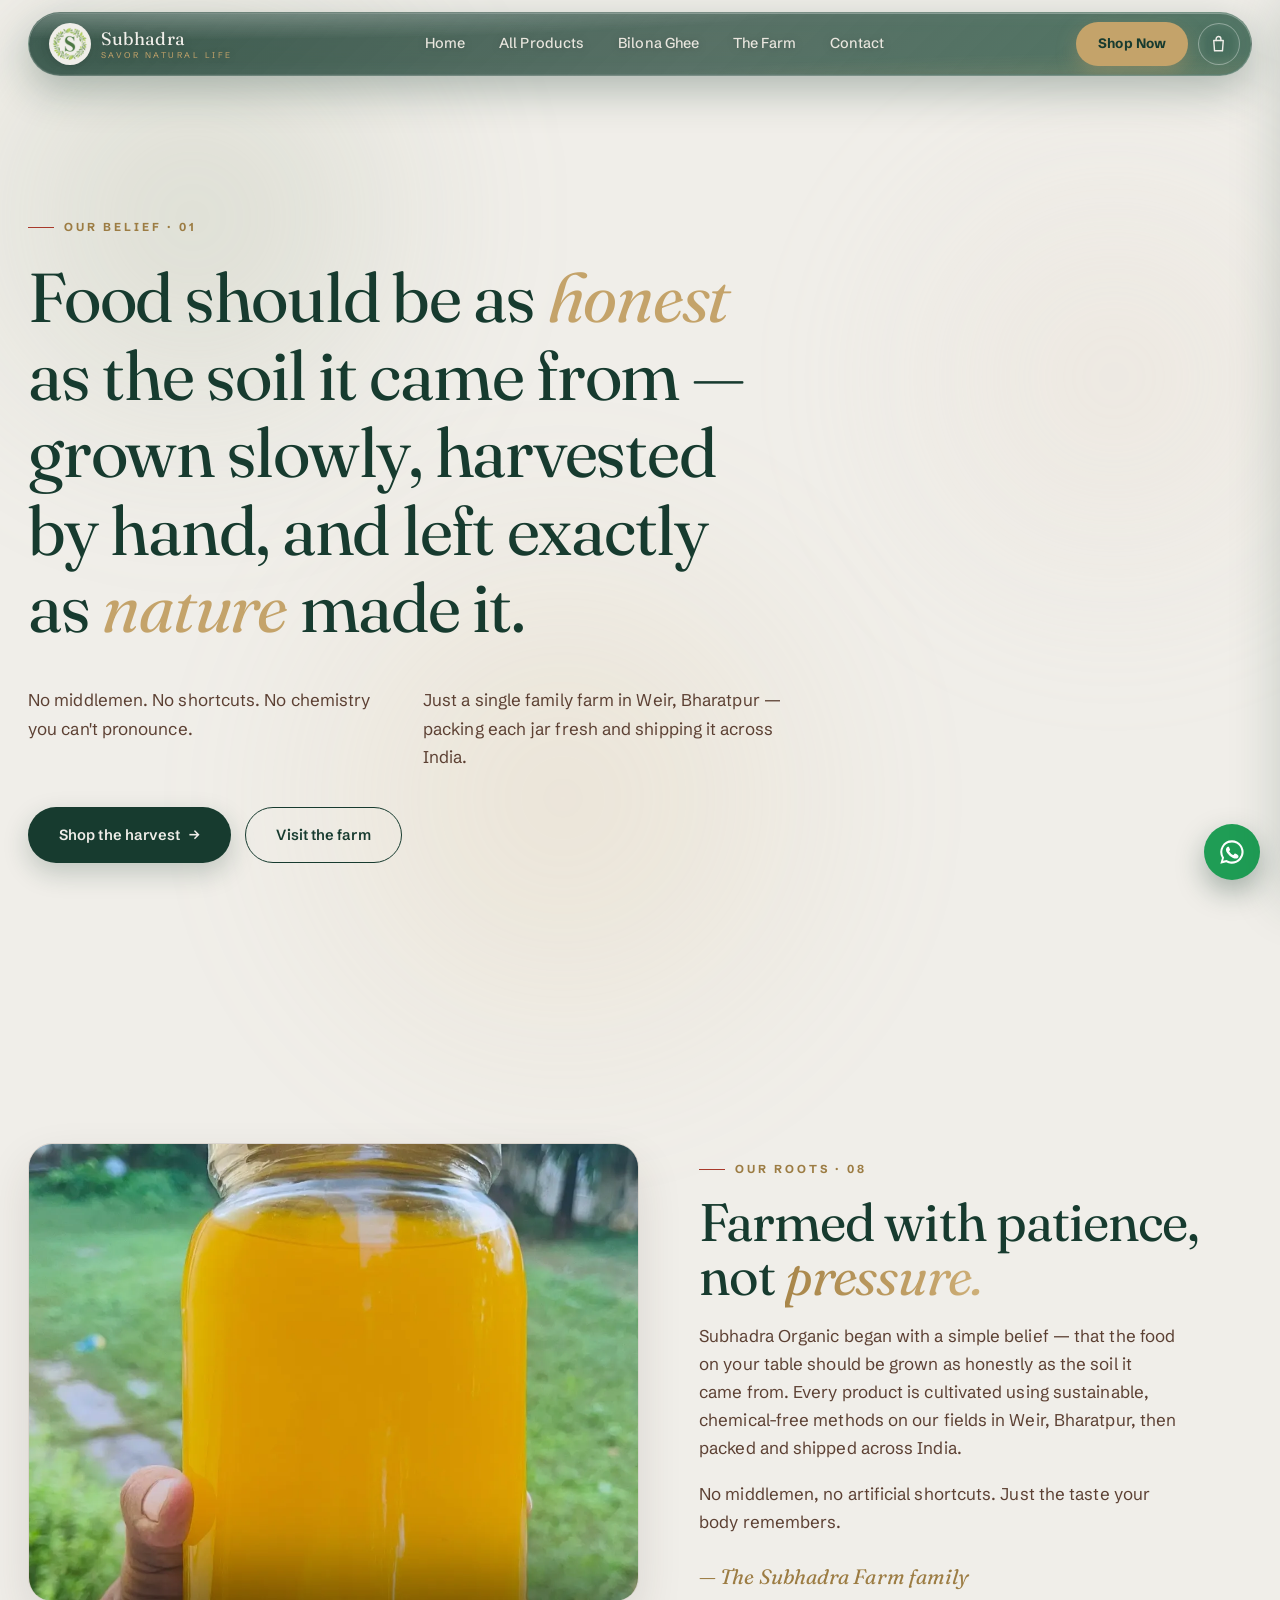
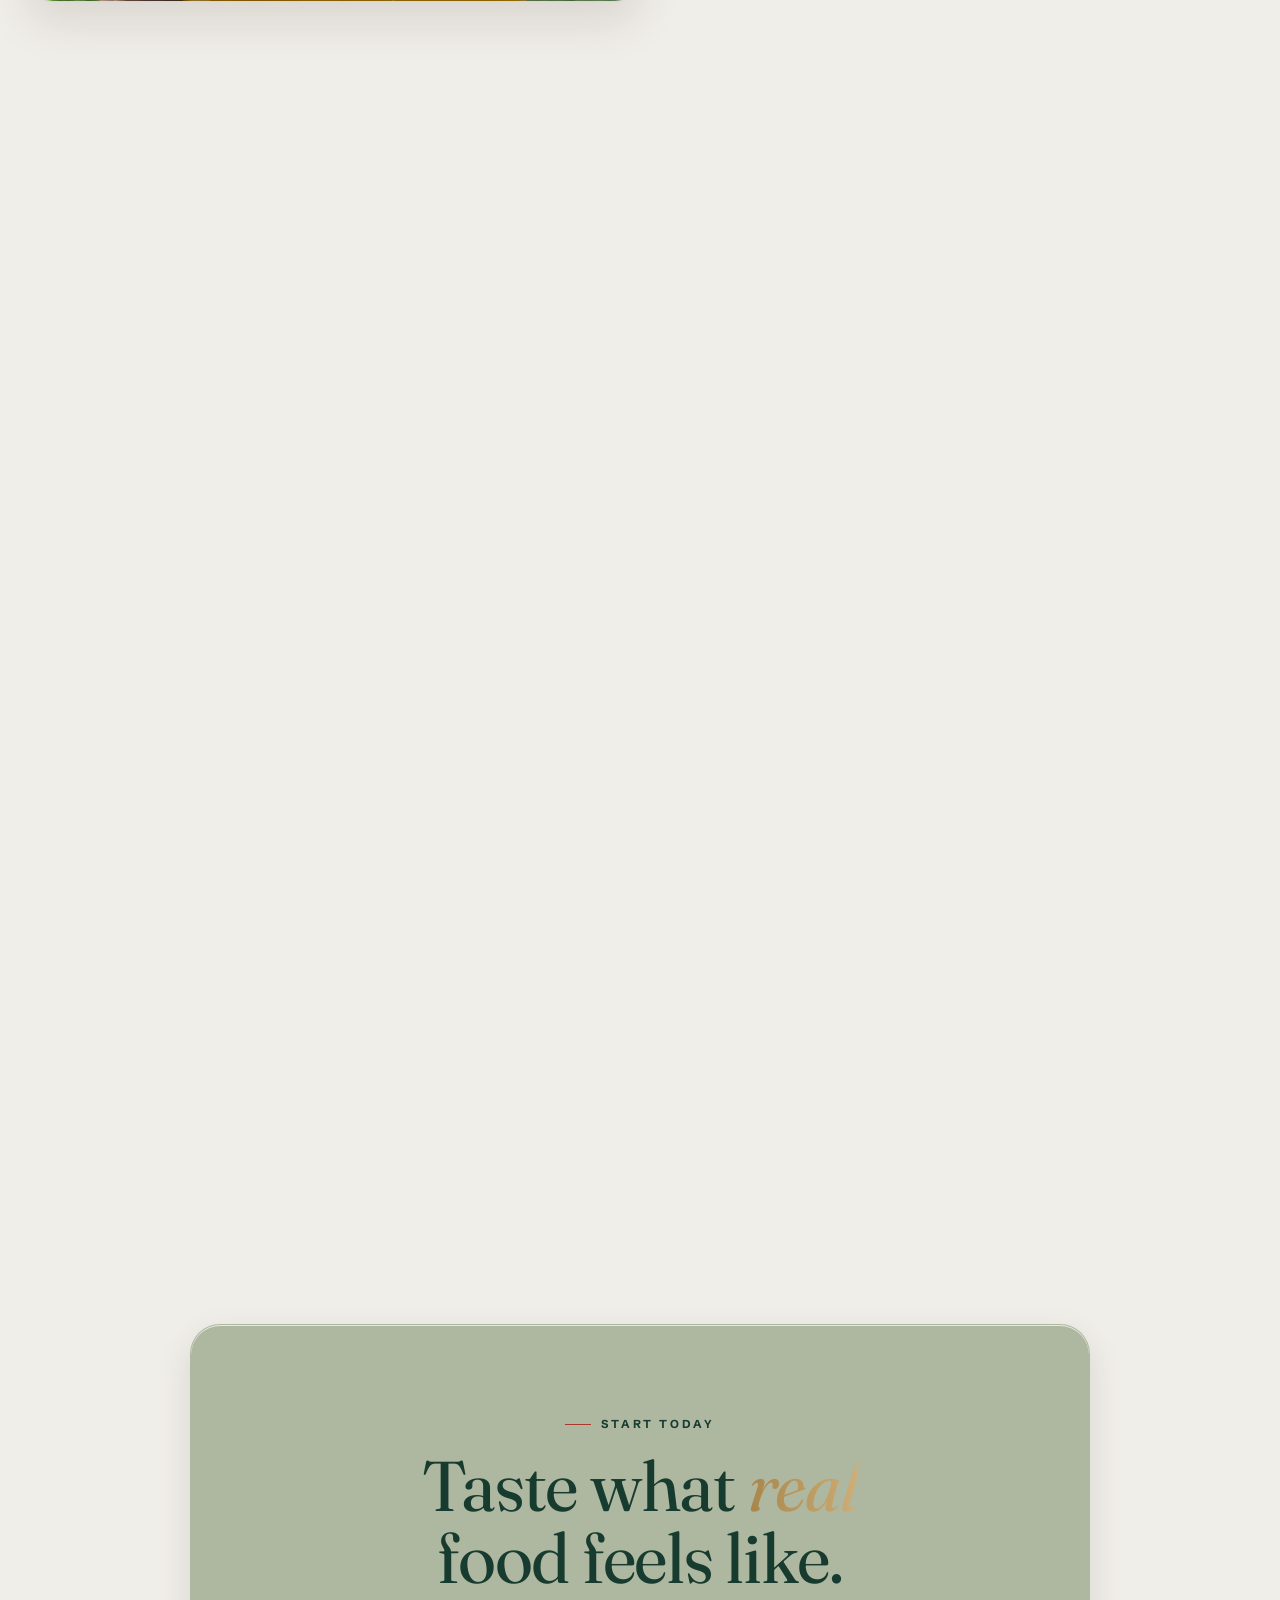
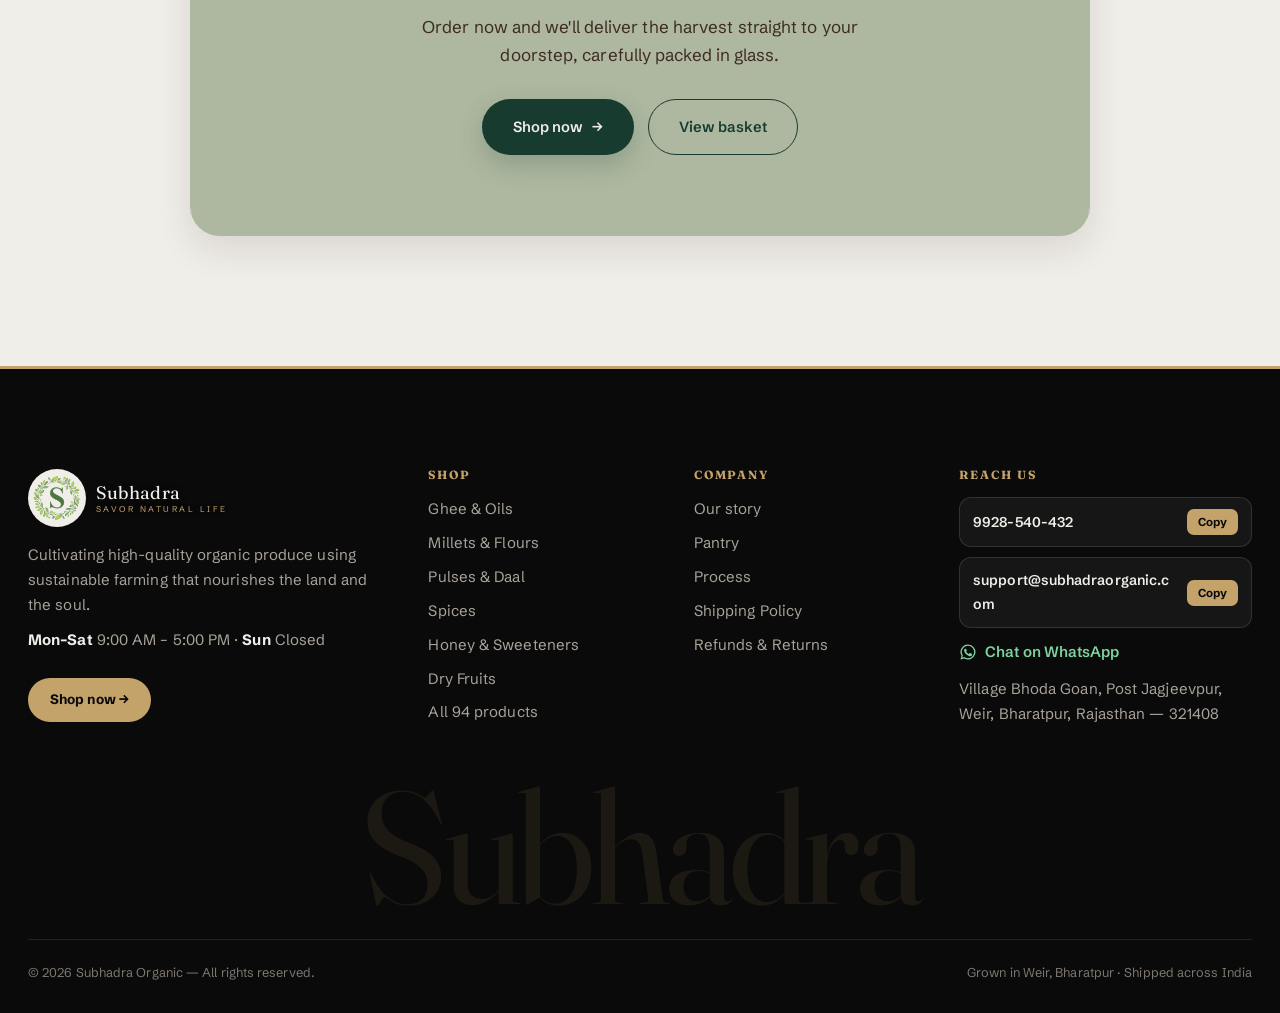
==== commit 41710b79: "Replace the hero video, and the poster and social card with it New hero footage: sunrise over the wh" ====
--- a/about/index.html
+++ b/about/index.html
@@ -17,16 +17,16 @@
 <meta property="og:title" content="Our Farm &amp; Story — Banwari Lal Maholia | Subhadra Organic">
 <meta property="og:description" content="Subhadra Organic is a family farm in Weir, Bharatpur, Rajasthan, founded by Banwari Lal Maholia. Natural farming, no chemicals, and food traced from our soil to your kitchen.">
 <meta property="og:url" content="https://subhadraorganic.com/about/">
-<meta property="og:image" content="https://subhadraorganic.com/assets/img/f424f6d5d8.jpg">
-<meta property="og:image:width" content="1280">
-<meta property="og:image:height" content="720">
+<meta property="og:image" content="https://subhadraorganic.com/assets/img/521cba3567.jpg">
+<meta property="og:image:width" content="1200">
+<meta property="og:image:height" content="675">
 <meta property="og:image:type" content="image/jpeg">
-<meta property="og:image:alt" content="The Subhadra Organic family farm in Bharatpur, Rajasthan">
+<meta property="og:image:alt" content="A jar of Subhadra Organic ghee with bowls of spices and grains, on a farm table at sunrise">
 
 <meta name="twitter:card" content="summary_large_image">
 <meta name="twitter:title" content="Our Farm &amp; Story — Banwari Lal Maholia | Subhadra Organic">
 <meta name="twitter:description" content="Subhadra Organic is a family farm in Weir, Bharatpur, Rajasthan, founded by Banwari Lal Maholia. Natural farming, no chemicals, and food traced from our soil to your kitchen.">
-<meta name="twitter:image" content="https://subhadraorganic.com/assets/img/f424f6d5d8.jpg">
+<meta name="twitter:image" content="https://subhadraorganic.com/assets/img/521cba3567.jpg">
 
 <link rel="icon" type="image/png" href="/assets/img/c11d36d24b.png">
 <link rel="apple-touch-icon" href="/assets/img/0c7efe35f9.png">
@@ -36,7 +36,7 @@
 <link rel="stylesheet" href="https://fonts.googleapis.com/css2?family=Fraunces:ital,opsz,wght@0,9..144,300..500;1,9..144,300..500&family=Schibsted+Grotesk:wght@400;500;600;700&display=swap">
 <link rel="stylesheet" href="/assets/site.css">
 <script type="application/ld+json">{"@context":"https://schema.org","@type":"Organization","@id":"https://subhadraorganic.com/#organization","name":"Subhadra Organic","alternateName":"Subhadra Organic Farm","url":"https://subhadraorganic.com/","logo":{"@type":"ImageObject","url":"https://subhadraorganic.com/assets/img/e28d66e292.png"},"slogan":"Savor Natural Life","description":"Certified organic A2 Gir bilona ghee, cold-pressed oils, raw honey, millets, pulses, spices and dry fruits from a family farm in Bharatpur, Rajasthan.","email":"support@subhadraorganic.com","telephone":"+91-9928540432","address":{"@type":"PostalAddress","streetAddress":"Village Bhoda Goan, Post Jagjeevpur, Weir","addressLocality":"Bharatpur","addressRegion":"Rajasthan","postalCode":"321408","addressCountry":"IN"},"founder":{"@type":"Person","name":"Banwari Lal Maholia"},"areaServed":{"@type":"Country","name":"India"}}</script>
-<script type="application/ld+json">{"@context":"https://schema.org","@type":"LocalBusiness","@id":"https://subhadraorganic.com/#localbusiness","name":"Subhadra Organic","image":"https://subhadraorganic.com/assets/img/f424f6d5d8.jpg","url":"https://subhadraorganic.com/","telephone":"+91-9928540432","priceRange":"₹₹","address":{"@type":"PostalAddress","streetAddress":"Village Bhoda Goan, Post Jagjeevpur, Weir","addressLocality":"Bharatpur","addressRegion":"Rajasthan","postalCode":"321408","addressCountry":"IN"},"openingHoursSpecification":[{"@type":"OpeningHoursSpecification","dayOfWeek":["Monday","Tuesday","Wednesday","Thursday","Friday","Saturday"],"opens":"09:00","closes":"17:00"}]}</script>
+<script type="application/ld+json">{"@context":"https://schema.org","@type":"LocalBusiness","@id":"https://subhadraorganic.com/#localbusiness","name":"Subhadra Organic","image":"https://subhadraorganic.com/assets/img/521cba3567.jpg","url":"https://subhadraorganic.com/","telephone":"+91-9928540432","priceRange":"₹₹","address":{"@type":"PostalAddress","streetAddress":"Village Bhoda Goan, Post Jagjeevpur, Weir","addressLocality":"Bharatpur","addressRegion":"Rajasthan","postalCode":"321408","addressCountry":"IN"},"openingHoursSpecification":[{"@type":"OpeningHoursSpecification","dayOfWeek":["Monday","Tuesday","Wednesday","Thursday","Friday","Saturday"],"opens":"09:00","closes":"17:00"}]}</script>
 <script type="application/ld+json">{"@context":"https://schema.org","@type":"BreadcrumbList","itemListElement":[{"@type":"ListItem","position":1,"name":"Home","item":"https://subhadraorganic.com/"},{"@type":"ListItem","position":2,"name":"The Farm","item":"https://subhadraorganic.com/about/"}]}</script>
 <script type="application/ld+json">{"@context":"https://schema.org","@type":"AboutPage","name":"Our Farm & Story","url":"https://subhadraorganic.com/about/"}</script>
 
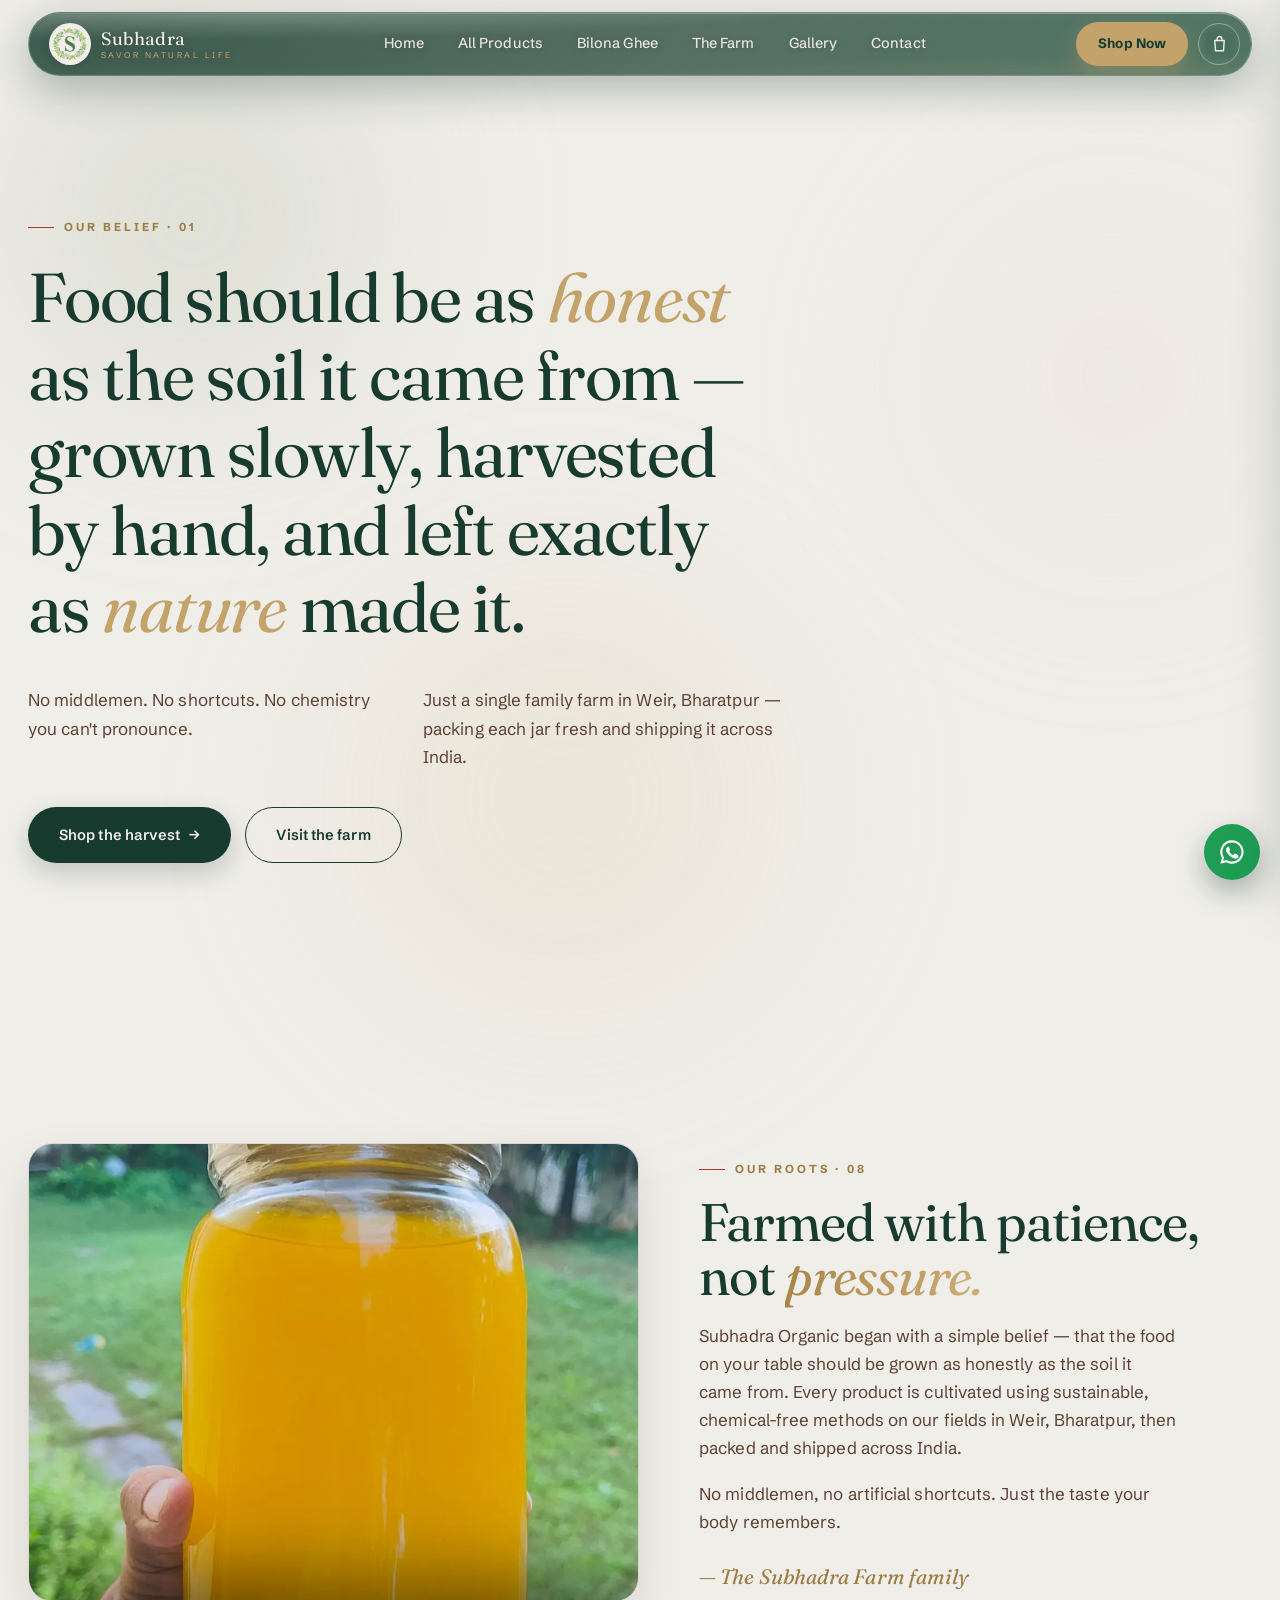
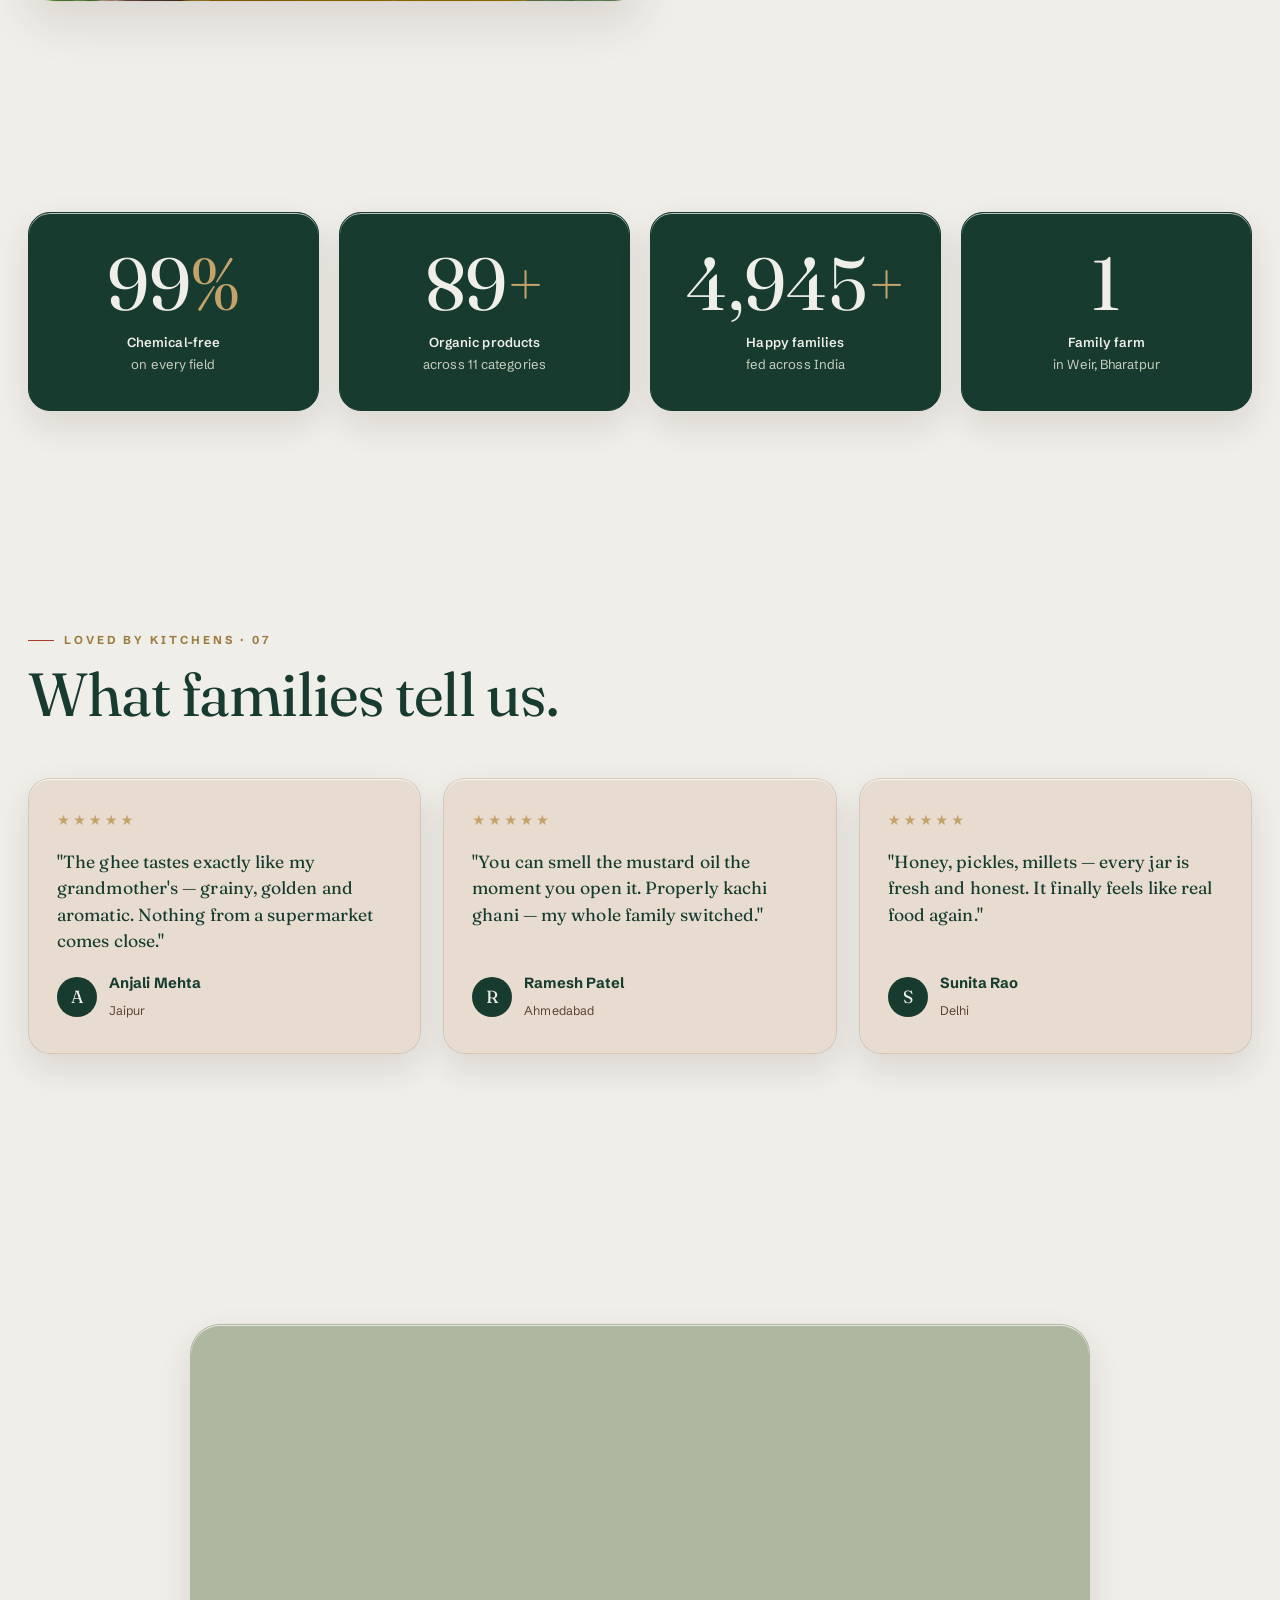
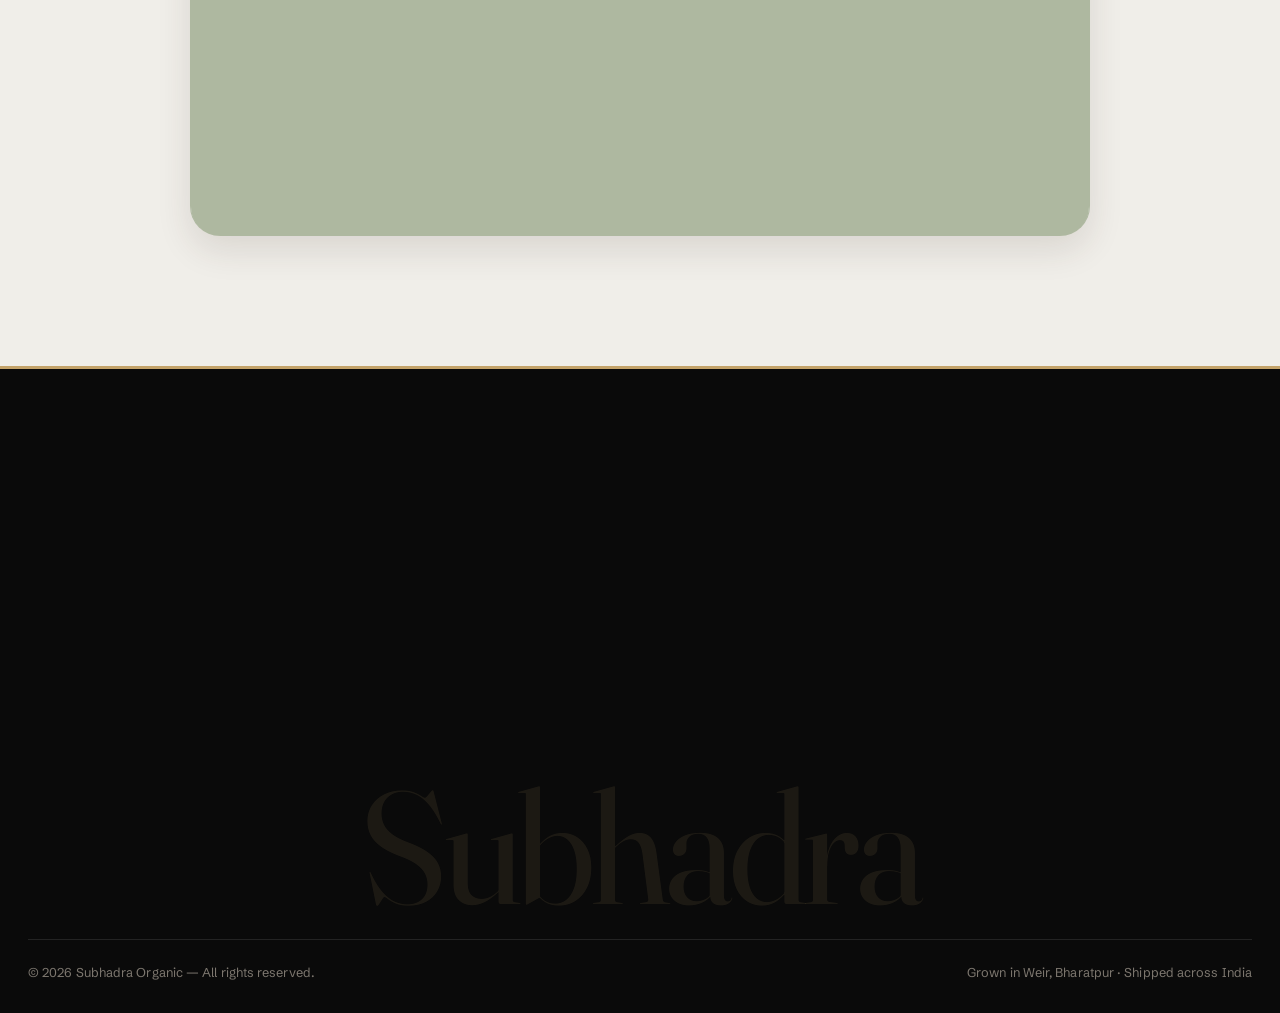
==== commit 78edc755: "Add a Gallery page for the farm photography The client's own photographs were scattered: six were us" ====
--- a/about/index.html
+++ b/about/index.html
@@ -55,7 +55,7 @@
     <div class="navbar liquid">
       <a class="brand" href="/"><img src="/assets/img/e28d66e292.png" alt="Subhadra Organic"><span class="bt">Subhadra<small>Savor Natural Life</small></span></a>
       <nav class="links" id="navlinks"><span class="nav-ind" id="navInd" aria-hidden="true"></span>
-        <a href="/">Home</a><a href="/products/">All Products</a><a href="/bilona-ghee/">Bilona Ghee</a><a href="/about/" aria-current="page">The Farm</a><a href="/contact/">Contact</a>
+        <a href="/">Home</a><a href="/products/">All Products</a><a href="/bilona-ghee/">Bilona Ghee</a><a href="/about/" aria-current="page">The Farm</a><a href="/gallery/">Gallery</a><a href="/contact/">Contact</a>
       </nav>
       <div class="nav-r"><span class="magnet"><a class="cartbtn" href="/#shop">Shop Now</a></span>
         <button class="cartico" id="cartBtn" aria-label="Open cart"><svg viewBox="0 0 24 24" fill="none" stroke="currentColor" stroke-width="1.8" stroke-linecap="round" stroke-linejoin="round"><path d="M6 7h12l-1 13H7L6 7z"/><path d="M9 7V5a3 3 0 0 1 6 0v2"/></svg><span class="badge" id="cartCount">0</span></button>
@@ -171,7 +171,7 @@
 <div class="mnav" id="mnav" aria-hidden="true">
   <button class="mclose" id="mClose" aria-label="Close menu">✕</button>
   <nav>
-    <a href="/">Home</a><a href="/products/">All Products</a><a href="/bilona-ghee/">Bilona Ghee</a><a href="/about/" aria-current="page">The Farm</a><a href="/contact/">Contact</a>
+    <a href="/">Home</a><a href="/products/">All Products</a><a href="/bilona-ghee/">Bilona Ghee</a><a href="/about/" aria-current="page">The Farm</a><a href="/gallery/">Gallery</a><a href="/contact/">Contact</a>
   </nav>
   <div class="mcta"><a class="btn gold" href="/products/">Shop now <span class="ar">→</span></a>
     <a class="btn glassbtn" href="https://wa.me/919928540432" target="_blank" rel="noopener"><svg viewBox="0 0 24 24" fill="currentColor" aria-hidden="true"><path d="M12 2a10 10 0 0 0-8.6 15.1L2 22l5-1.3A10 10 0 1 0 12 2zm0 18.2c-1.5 0-3-.4-4.3-1.2l-.3-.2-3 .8.8-2.9-.2-.3A8.2 8.2 0 1 1 12 20.2zm4.5-6.1c-.2-.1-1.5-.7-1.7-.8s-.4-.1-.6.1-.7.8-.8 1-.3.2-.5.1a6.7 6.7 0 0 1-3.3-2.9c-.3-.4.3-.4.7-1.4.1-.2 0-.3 0-.4l-.8-1.8c-.2-.5-.4-.4-.6-.4h-.5a1 1 0 0 0-.7.3 3 3 0 0 0-.9 2.2 5.2 5.2 0 0 0 1.1 2.8 11.9 11.9 0 0 0 4.6 4c1.7.7 2.4.8 3.2.7.5-.1 1.5-.6 1.7-1.2s.2-1.1.2-1.2-.2-.2-.4-.3z"/></svg> WhatsApp us</a></div>
--- a/assets/site.css
+++ b/assets/site.css
@@ -536,3 +536,42 @@
   .cfaq p{ margin:10px 0 0; font-size:.94rem; line-height:1.7; color:var(--mut); }
   @media (max-width:980px){ .cgridx{ grid-template-columns:repeat(2,1fr); } }
   @media (max-width:560px){ .cgridx{ grid-template-columns:1fr; } }
+
+  /* --- photo gallery --- */
+  .gal .bintro{ max-width:48ch; color:var(--mut); font-size:1.02rem; line-height:1.65; align-self:end; }
+  .galgrp{ margin-top:42px; }
+  .galgrp > h2, .galgrp > h3{ font-size:clamp(1.35rem,2.4vw,1.9rem); margin:0 0 4px; }
+  .galgrp .gsub{ color:var(--mut); font-size:.95rem; margin:0 0 20px; max-width:56ch; }
+  .galmasonry{ column-count:3; column-gap:16px; }
+  .galmasonry figure{ break-inside:avoid; margin:0 0 16px; border-radius:16px; overflow:hidden;
+                      position:relative; cursor:zoom-in; background:var(--sage);
+                      box-shadow:0 10px 26px var(--shadow); }
+  .galmasonry img{ width:100%; height:auto; display:block;
+                   transition:transform .7s cubic-bezier(.2,.7,.3,1), filter .5s; }
+  .galmasonry figure:hover img{ transform:scale(1.045); filter:saturate(1.06); }
+  .galmasonry figcaption{ position:absolute; left:0; right:0; bottom:0; padding:30px 14px 12px;
+      color:#fff; font-size:.86rem; line-height:1.4; font-weight:500;
+      background:linear-gradient(to top, rgba(12,26,20,.82), rgba(12,26,20,0));
+      opacity:0; transform:translateY(8px); transition:opacity .4s, transform .4s; }
+  .galmasonry figure:hover figcaption, .galmasonry figure:focus-visible figcaption{ opacity:1; transform:none; }
+  @media (max-width:900px){ .galmasonry{ column-count:2; } }
+  @media (max-width:560px){ .galmasonry{ column-count:1; }
+    .galmasonry figcaption{ opacity:1; transform:none; } }
+
+  /* lightbox */
+  .lbox{ position:fixed; inset:0; z-index:400; display:none; place-items:center;
+         background:rgba(10,20,16,.92); backdrop-filter:blur(6px); padding:4vmin; }
+  .lbox.on{ display:grid; }
+  .lbox img{ max-width:min(1200px,94vw); max-height:82vh; border-radius:12px; display:block;
+             box-shadow:0 30px 80px rgba(0,0,0,.5); }
+  .lbox .lcap{ color:#F0EEE9; text-align:center; margin-top:14px; font-size:.95rem; }
+  .lbox .lcount{ color:rgba(240,238,233,.55); font-size:.78rem; letter-spacing:.14em;
+                 text-transform:uppercase; margin-top:6px; text-align:center; }
+  .lbox button{ position:absolute; background:rgba(240,238,233,.12); color:#F0EEE9; border:0;
+      width:46px; height:46px; border-radius:50%; cursor:pointer; font-size:1.3rem; line-height:1;
+      display:grid; place-items:center; transition:background .25s; }
+  .lbox button:hover{ background:rgba(240,238,233,.26); }
+  .lbox .lclose{ top:3vmin; right:3vmin; }
+  .lbox .lprev{ left:3vmin; top:50%; transform:translateY(-50%); }
+  .lbox .lnext{ right:3vmin; top:50%; transform:translateY(-50%); }
+  @media (max-width:560px){ .lbox .lprev{ left:2vmin; } .lbox .lnext{ right:2vmin; } }
